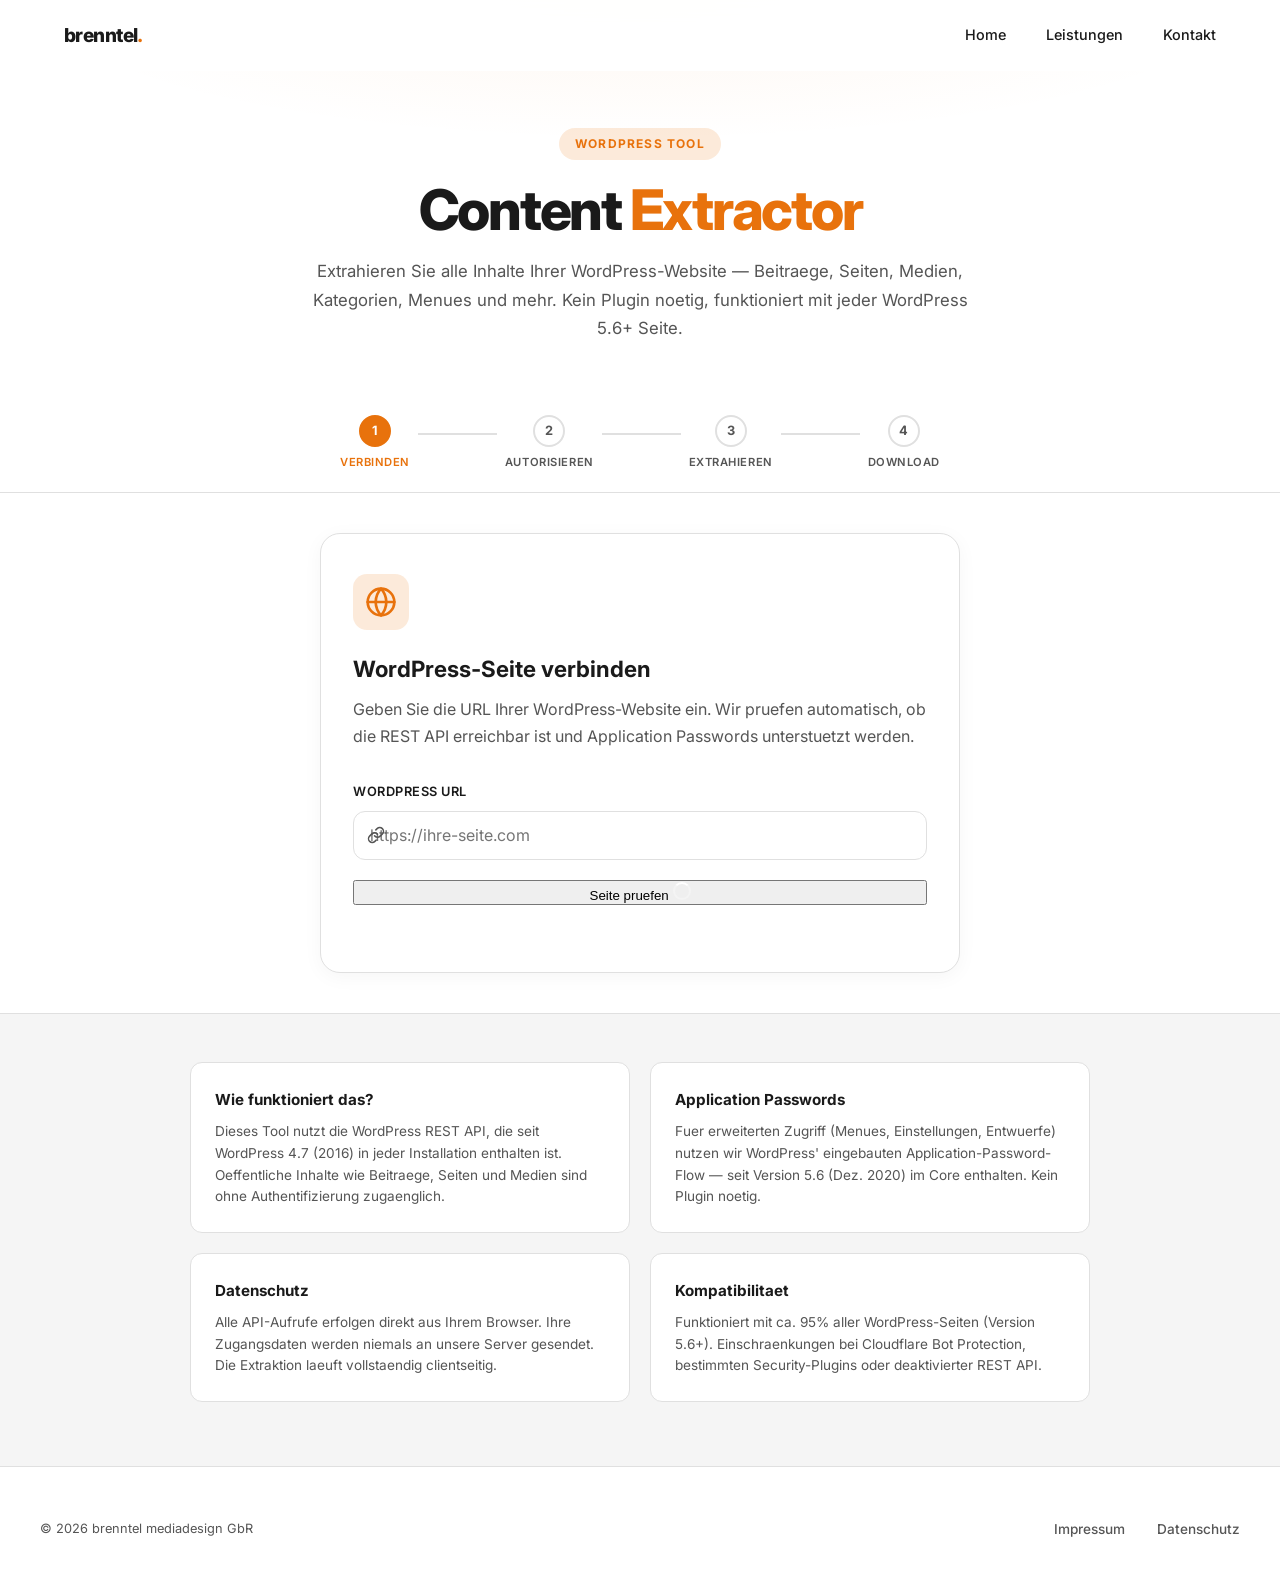
==== API/index.html @ f5483743 "Add WordPress Content Extractor tool at /API Full client-side WordPress content extraction app: - Di" ====
<!DOCTYPE html>
<html lang="de">
<head>
  <meta charset="UTF-8">
  <meta name="viewport" content="width=device-width, initial-scale=1.0">
  <title>WordPress Content Extractor — brenntel mediadesign</title>
  <meta name="description" content="Extrahieren Sie alle Inhalte Ihrer WordPress-Website: Beitraege, Seiten, Medien, Kategorien, Menues und mehr. Kein Plugin noetig.">
  <meta property="og:title" content="WordPress Content Extractor — brenntel mediadesign">
  <meta property="og:description" content="WordPress-Inhalte vollstaendig extrahieren — ohne Plugin-Installation.">
  <meta property="og:type" content="website">
  <meta property="og:url" content="https://brenntelmediadesign.com/API">
  <meta property="og:locale" content="de_DE">
  <link rel="canonical" href="https://brenntelmediadesign.com/API">
  <link rel="icon" type="image/svg+xml" href="../favicon.svg">
  <link rel="preconnect" href="https://fonts.googleapis.com">
  <link rel="preconnect" href="https://fonts.gstatic.com" crossorigin>
  <link href="https://fonts.googleapis.com/css2?family=Inter:wght@300;400;500;600;700;800&display=swap" rel="stylesheet">
  <link rel="stylesheet" href="../css/shared.css">
  <link rel="stylesheet" href="../css/api.css">
</head>
<body>

  <!-- Custom Cursor -->
  <div class="cursor-dot" aria-hidden="true"></div>
  <div class="cursor-ring" aria-hidden="true"></div>

  <!-- ======== Header ======== -->
  <header class="site-header" role="banner">
    <div class="header-inner">
      <a href="/" class="logo" aria-label="brenntel mediadesign GbR — Startseite">brenntel<span>.</span></a>
      <nav class="nav-desktop" aria-label="Hauptnavigation">
        <a href="/">Home</a>
        <a href="/#services" data-de="Leistungen" data-en="Services">Leistungen</a>
        <a href="/#contact" data-de="Kontakt" data-en="Contact">Kontakt</a>
      </nav>
      <div class="header-mobile-actions">
        <button class="hamburger" aria-label="Menue oeffnen" aria-expanded="false">
          <span></span><span></span><span></span>
        </button>
      </div>
    </div>
    <nav class="nav-mobile" aria-label="Mobile Navigation">
      <div class="nav-mobile-inner">
        <a href="/">
          <span class="nav-mobile-icon">
            <svg width="20" height="20" viewBox="0 0 24 24" fill="none" stroke="currentColor" stroke-width="2" stroke-linecap="round" stroke-linejoin="round"><path d="M3 9l9-7 9 7v11a2 2 0 0 1-2 2H5a2 2 0 0 1-2-2z"/><polyline points="9 22 9 12 15 12 15 22"/></svg>
          </span>
          <span>Home</span>
          <svg class="nav-mobile-chevron" width="16" height="16" viewBox="0 0 24 24" fill="none" stroke="currentColor" stroke-width="2.5" stroke-linecap="round" stroke-linejoin="round"><path d="M9 18l6-6-6-6"/></svg>
        </a>
        <a href="/#services">
          <span class="nav-mobile-icon">
            <svg width="20" height="20" viewBox="0 0 24 24" fill="none" stroke="currentColor" stroke-width="2" stroke-linecap="round" stroke-linejoin="round"><rect x="3" y="3" width="7" height="7" rx="1.5"/><rect x="14" y="3" width="7" height="7" rx="1.5"/><rect x="3" y="14" width="7" height="7" rx="1.5"/><rect x="14" y="14" width="7" height="7" rx="1.5"/></svg>
          </span>
          <span data-de="Leistungen" data-en="Services">Leistungen</span>
          <svg class="nav-mobile-chevron" width="16" height="16" viewBox="0 0 24 24" fill="none" stroke="currentColor" stroke-width="2.5" stroke-linecap="round" stroke-linejoin="round"><path d="M9 18l6-6-6-6"/></svg>
        </a>
        <a href="/#contact">
          <span class="nav-mobile-icon">
            <svg width="20" height="20" viewBox="0 0 24 24" fill="none" stroke="currentColor" stroke-width="2" stroke-linecap="round" stroke-linejoin="round"><rect x="2" y="4" width="20" height="16" rx="3"/><path d="M22 7l-10 7L2 7"/></svg>
          </span>
          <span data-de="Kontakt" data-en="Contact">Kontakt</span>
          <svg class="nav-mobile-chevron" width="16" height="16" viewBox="0 0 24 24" fill="none" stroke="currentColor" stroke-width="2.5" stroke-linecap="round" stroke-linejoin="round"><path d="M9 18l6-6-6-6"/></svg>
        </a>
      </div>
    </nav>
    <div class="nav-overlay" aria-hidden="true"></div>
  </header>

  <main>
    <!-- ======== Hero ======== -->
    <section class="api-hero">
      <div class="container">
        <div class="api-hero-badge">WordPress Tool</div>
        <h1>Content <span class="accent">Extractor</span></h1>
        <p class="api-hero-subtitle">Extrahieren Sie alle Inhalte Ihrer WordPress-Website — Beitraege, Seiten, Medien, Kategorien, Menues und mehr. Kein Plugin noetig, funktioniert mit jeder WordPress 5.6+ Seite.</p>
      </div>
    </section>

    <!-- ======== Steps Indicator ======== -->
    <section class="api-steps-nav">
      <div class="container">
        <div class="steps-track">
          <div class="step-item active" data-step="connect">
            <div class="step-number">1</div>
            <span class="step-label">Verbinden</span>
          </div>
          <div class="step-line"></div>
          <div class="step-item" data-step="authorize">
            <div class="step-number">2</div>
            <span class="step-label">Autorisieren</span>
          </div>
          <div class="step-line"></div>
          <div class="step-item" data-step="extract">
            <div class="step-number">3</div>
            <span class="step-label">Extrahieren</span>
          </div>
          <div class="step-line"></div>
          <div class="step-item" data-step="download">
            <div class="step-number">4</div>
            <span class="step-label">Download</span>
          </div>
        </div>
      </div>
    </section>

    <!-- ======== Step 1: Connect ======== -->
    <section class="api-panel" id="panel-connect">
      <div class="container">
        <div class="panel-card">
          <div class="panel-icon">
            <svg width="32" height="32" viewBox="0 0 24 24" fill="none" stroke="currentColor" stroke-width="2" stroke-linecap="round" stroke-linejoin="round"><circle cx="12" cy="12" r="10"/><line x1="2" y1="12" x2="22" y2="12"/><path d="M12 2a15.3 15.3 0 0 1 4 10 15.3 15.3 0 0 1-4 10 15.3 15.3 0 0 1-4-10 15.3 15.3 0 0 1 4-10z"/></svg>
          </div>
          <h2>WordPress-Seite verbinden</h2>
          <p class="panel-desc">Geben Sie die URL Ihrer WordPress-Website ein. Wir pruefen automatisch, ob die REST API erreichbar ist und Application Passwords unterstuetzt werden.</p>

          <form id="form-connect" class="api-form" novalidate>
            <div class="input-group">
              <label for="wp-url">WordPress URL</label>
              <div class="input-with-icon">
                <svg width="18" height="18" viewBox="0 0 24 24" fill="none" stroke="currentColor" stroke-width="2" stroke-linecap="round" stroke-linejoin="round"><path d="M10 13a5 5 0 0 0 7.54.54l3-3a5 5 0 0 0-7.07-7.07l-1.72 1.71"/><path d="M14 11a5 5 0 0 0-7.54-.54l-3 3a5 5 0 0 0 7.07 7.07l1.71-1.71"/></svg>
                <input type="url" id="wp-url" name="wp-url" placeholder="https://ihre-seite.com" required autocomplete="url">
              </div>
            </div>
            <button type="submit" class="btn btn-primary btn-full" id="btn-discover">
              <span class="btn-text">Seite pruefen</span>
              <span class="btn-spinner" hidden></span>
            </button>
          </form>

          <div id="discovery-result" class="discovery-result" hidden>
            <div class="discovery-success" hidden>
              <div class="result-icon result-ok">
                <svg width="20" height="20" viewBox="0 0 24 24" fill="none" stroke="currentColor" stroke-width="2.5" stroke-linecap="round" stroke-linejoin="round"><polyline points="20 6 9 17 4 12"/></svg>
              </div>
              <div class="result-info">
                <strong id="site-name"></strong>
                <span id="site-desc"></span>
                <div class="result-badges">
                  <span class="badge badge-ok" id="badge-rest">REST API</span>
                  <span class="badge" id="badge-auth">App Passwords</span>
                  <span class="badge" id="badge-version"></span>
                </div>
              </div>
            </div>
            <div class="discovery-error" hidden>
              <div class="result-icon result-err">
                <svg width="20" height="20" viewBox="0 0 24 24" fill="none" stroke="currentColor" stroke-width="2.5" stroke-linecap="round" stroke-linejoin="round"><circle cx="12" cy="12" r="10"/><line x1="15" y1="9" x2="9" y2="15"/><line x1="9" y1="9" x2="15" y2="15"/></svg>
              </div>
              <div class="result-info">
                <strong>Verbindung fehlgeschlagen</strong>
                <span id="error-message"></span>
              </div>
            </div>
          </div>

          <div id="auth-options" hidden>
            <div class="auth-choice">
              <h3>Zugriffsart waehlen</h3>
              <div class="auth-cards">
                <button class="auth-card" id="auth-public">
                  <div class="auth-card-icon">
                    <svg width="24" height="24" viewBox="0 0 24 24" fill="none" stroke="currentColor" stroke-width="2" stroke-linecap="round" stroke-linejoin="round"><rect x="3" y="11" width="18" height="11" rx="2" ry="2"/><path d="M7 11V7a5 5 0 0 1 9.9-1"/></svg>
                  </div>
                  <strong>Oeffentliche Inhalte</strong>
                  <span>Beitraege, Seiten, Medien, Kategorien, Tags — ohne Anmeldung</span>
                </button>
                <button class="auth-card" id="auth-full">
                  <div class="auth-card-icon">
                    <svg width="24" height="24" viewBox="0 0 24 24" fill="none" stroke="currentColor" stroke-width="2" stroke-linecap="round" stroke-linejoin="round"><rect x="3" y="11" width="18" height="11" rx="2" ry="2"/><path d="M7 11V7a5 5 0 0 1 10 0v4"/></svg>
                  </div>
                  <strong>Alle Inhalte</strong>
                  <span>Zusaetzlich: Menues, Widgets, Einstellungen, Entwuerfe — erfordert Autorisierung</span>
                  <span class="auth-card-badge">Empfohlen</span>
                </button>
              </div>
            </div>
          </div>
        </div>
      </div>
    </section>

    <!-- ======== Step 2: Authorize ======== -->
    <section class="api-panel" id="panel-authorize" hidden>
      <div class="container">
        <div class="panel-card">
          <div class="panel-icon">
            <svg width="32" height="32" viewBox="0 0 24 24" fill="none" stroke="currentColor" stroke-width="2" stroke-linecap="round" stroke-linejoin="round"><path d="M12 22s8-4 8-10V5l-8-3-8 3v7c0 6 8 10 8 10z"/></svg>
          </div>
          <h2>WordPress autorisieren</h2>
          <p class="panel-desc">Sie werden zu Ihrer WordPress-Seite weitergeleitet, um ein Application Password zu erstellen. Dies erlaubt uns Lesezugriff auf alle Inhalte.</p>

          <div class="auth-info-box">
            <h4>Sicherheitshinweis</h4>
            <ul>
              <li>Erstellen Sie idealerweise einen <strong>Redakteur-Account</strong> fuer den Zugriff</li>
              <li>Application Passwords koennen jederzeit in Ihrem WordPress-Profil widerrufen werden</li>
              <li>Ihre Zugangsdaten werden nur in Ihrem Browser gespeichert (Session Storage)</li>
              <li>Wir speichern keine Passwoerter auf unseren Servern</li>
            </ul>
          </div>

          <button class="btn btn-primary btn-full" id="btn-authorize">
            <svg width="18" height="18" viewBox="0 0 24 24" fill="none" stroke="currentColor" stroke-width="2" stroke-linecap="round" stroke-linejoin="round"><path d="M15 3h4a2 2 0 0 1 2 2v14a2 2 0 0 1-2 2h-4"/><polyline points="10 17 15 12 10 7"/><line x1="15" y1="12" x2="3" y2="12"/></svg>
            Zu WordPress weiterleiten
          </button>
          <button class="btn btn-outline btn-full" id="btn-manual-auth" style="margin-top: 0.75rem;">
            Oder: Zugangsdaten manuell eingeben
          </button>

          <div id="manual-auth-form" hidden style="margin-top: 1.5rem;">
            <div class="input-group">
              <label for="manual-user">WordPress Benutzername</label>
              <input type="text" id="manual-user" placeholder="benutzername" autocomplete="username">
            </div>
            <div class="input-group">
              <label for="manual-pass">Application Password</label>
              <input type="password" id="manual-pass" placeholder="xxxx xxxx xxxx xxxx xxxx xxxx" autocomplete="current-password">
            </div>
            <button class="btn btn-primary btn-full" id="btn-manual-submit">Verbinden</button>
          </div>
        </div>
      </div>
    </section>

    <!-- ======== Step 3: Extract ======== -->
    <section class="api-panel" id="panel-extract" hidden>
      <div class="container">
        <div class="panel-card">
          <div class="panel-icon">
            <svg width="32" height="32" viewBox="0 0 24 24" fill="none" stroke="currentColor" stroke-width="2" stroke-linecap="round" stroke-linejoin="round"><polyline points="8 17 12 21 16 17"/><line x1="12" y1="12" x2="12" y2="21"/><path d="M20.88 18.09A5 5 0 0 0 18 9h-1.26A8 8 0 1 0 3 16.29"/></svg>
          </div>
          <h2>Inhalte extrahieren</h2>
          <p class="panel-desc">Waehlen Sie die Inhaltstypen, die extrahiert werden sollen.</p>

          <div class="connected-site" id="connected-site">
            <span class="connected-dot"></span>
            <span>Verbunden mit: <strong id="connected-name"></strong></span>
            <button class="btn-disconnect" id="btn-disconnect" title="Verbindung trennen">
              <svg width="16" height="16" viewBox="0 0 24 24" fill="none" stroke="currentColor" stroke-width="2" stroke-linecap="round" stroke-linejoin="round"><line x1="18" y1="6" x2="6" y2="18"/><line x1="6" y1="6" x2="18" y2="18"/></svg>
            </button>
          </div>

          <div class="content-types" id="content-types">
            <label class="content-type-card">
              <input type="checkbox" name="extract" value="posts" checked>
              <div class="ct-inner">
                <svg width="20" height="20" viewBox="0 0 24 24" fill="none" stroke="currentColor" stroke-width="2" stroke-linecap="round" stroke-linejoin="round"><path d="M14 2H6a2 2 0 0 0-2 2v16a2 2 0 0 0 2 2h12a2 2 0 0 0 2-2V8z"/><polyline points="14 2 14 8 20 8"/><line x1="16" y1="13" x2="8" y2="13"/><line x1="16" y1="17" x2="8" y2="17"/></svg>
                <strong>Beitraege</strong>
                <span class="ct-count" data-type="posts"></span>
              </div>
            </label>
            <label class="content-type-card">
              <input type="checkbox" name="extract" value="pages" checked>
              <div class="ct-inner">
                <svg width="20" height="20" viewBox="0 0 24 24" fill="none" stroke="currentColor" stroke-width="2" stroke-linecap="round" stroke-linejoin="round"><path d="M13 2H6a2 2 0 0 0-2 2v16a2 2 0 0 0 2 2h12a2 2 0 0 0 2-2V9z"/><polyline points="13 2 13 9 20 9"/></svg>
                <strong>Seiten</strong>
                <span class="ct-count" data-type="pages"></span>
              </div>
            </label>
            <label class="content-type-card">
              <input type="checkbox" name="extract" value="media" checked>
              <div class="ct-inner">
                <svg width="20" height="20" viewBox="0 0 24 24" fill="none" stroke="currentColor" stroke-width="2" stroke-linecap="round" stroke-linejoin="round"><rect x="3" y="3" width="18" height="18" rx="2" ry="2"/><circle cx="8.5" cy="8.5" r="1.5"/><polyline points="21 15 16 10 5 21"/></svg>
                <strong>Medien</strong>
                <span class="ct-count" data-type="media"></span>
              </div>
            </label>
            <label class="content-type-card">
              <input type="checkbox" name="extract" value="categories" checked>
              <div class="ct-inner">
                <svg width="20" height="20" viewBox="0 0 24 24" fill="none" stroke="currentColor" stroke-width="2" stroke-linecap="round" stroke-linejoin="round"><path d="M22 19a2 2 0 0 1-2 2H4a2 2 0 0 1-2-2V5a2 2 0 0 1 2-2h5l2 3h9a2 2 0 0 1 2 2z"/></svg>
                <strong>Kategorien</strong>
                <span class="ct-count" data-type="categories"></span>
              </div>
            </label>
            <label class="content-type-card">
              <input type="checkbox" name="extract" value="tags" checked>
              <div class="ct-inner">
                <svg width="20" height="20" viewBox="0 0 24 24" fill="none" stroke="currentColor" stroke-width="2" stroke-linecap="round" stroke-linejoin="round"><path d="M20.59 13.41l-7.17 7.17a2 2 0 0 1-2.83 0L2 12V2h10l8.59 8.59a2 2 0 0 1 0 2.82z"/><line x1="7" y1="7" x2="7.01" y2="7"/></svg>
                <strong>Tags</strong>
                <span class="ct-count" data-type="tags"></span>
              </div>
            </label>
            <label class="content-type-card">
              <input type="checkbox" name="extract" value="users" checked>
              <div class="ct-inner">
                <svg width="20" height="20" viewBox="0 0 24 24" fill="none" stroke="currentColor" stroke-width="2" stroke-linecap="round" stroke-linejoin="round"><path d="M17 21v-2a4 4 0 0 0-4-4H5a4 4 0 0 0-4 4v2"/><circle cx="9" cy="7" r="4"/></svg>
                <strong>Autoren</strong>
                <span class="ct-count" data-type="users"></span>
              </div>
            </label>
            <label class="content-type-card">
              <input type="checkbox" name="extract" value="comments">
              <div class="ct-inner">
                <svg width="20" height="20" viewBox="0 0 24 24" fill="none" stroke="currentColor" stroke-width="2" stroke-linecap="round" stroke-linejoin="round"><path d="M21 15a2 2 0 0 1-2 2H7l-4 4V5a2 2 0 0 1 2-2h14a2 2 0 0 1 2 2z"/></svg>
                <strong>Kommentare</strong>
                <span class="ct-count" data-type="comments"></span>
              </div>
            </label>
            <label class="content-type-card ct-auth-required" id="ct-menus">
              <input type="checkbox" name="extract" value="menus">
              <div class="ct-inner">
                <svg width="20" height="20" viewBox="0 0 24 24" fill="none" stroke="currentColor" stroke-width="2" stroke-linecap="round" stroke-linejoin="round"><line x1="3" y1="12" x2="21" y2="12"/><line x1="3" y1="6" x2="21" y2="6"/><line x1="3" y1="18" x2="21" y2="18"/></svg>
                <strong>Menues</strong>
                <span class="ct-badge-auth">Auth</span>
                <span class="ct-count" data-type="menus"></span>
              </div>
            </label>
            <label class="content-type-card ct-auth-required" id="ct-settings">
              <input type="checkbox" name="extract" value="settings">
              <div class="ct-inner">
                <svg width="20" height="20" viewBox="0 0 24 24" fill="none" stroke="currentColor" stroke-width="2" stroke-linecap="round" stroke-linejoin="round"><circle cx="12" cy="12" r="3"/><path d="M19.4 15a1.65 1.65 0 0 0 .33 1.82l.06.06a2 2 0 0 1 0 2.83 2 2 0 0 1-2.83 0l-.06-.06a1.65 1.65 0 0 0-1.82-.33 1.65 1.65 0 0 0-1 1.51V21a2 2 0 0 1-2 2 2 2 0 0 1-2-2v-.09A1.65 1.65 0 0 0 9 19.4a1.65 1.65 0 0 0-1.82.33l-.06.06a2 2 0 0 1-2.83 0 2 2 0 0 1 0-2.83l.06-.06A1.65 1.65 0 0 0 4.68 15a1.65 1.65 0 0 0-1.51-1H3a2 2 0 0 1-2-2 2 2 0 0 1 2-2h.09A1.65 1.65 0 0 0 4.6 9a1.65 1.65 0 0 0-.33-1.82l-.06-.06a2 2 0 0 1 0-2.83 2 2 0 0 1 2.83 0l.06.06A1.65 1.65 0 0 0 9 4.68a1.65 1.65 0 0 0 1-1.51V3a2 2 0 0 1 2-2 2 2 0 0 1 2 2v.09a1.65 1.65 0 0 0 1 1.51 1.65 1.65 0 0 0 1.82-.33l.06-.06a2 2 0 0 1 2.83 0 2 2 0 0 1 0 2.83l-.06.06A1.65 1.65 0 0 0 19.4 9a1.65 1.65 0 0 0 1.51 1H21a2 2 0 0 1 2 2 2 2 0 0 1-2 2h-.09a1.65 1.65 0 0 0-1.51 1z"/></svg>
                <strong>Einstellungen</strong>
                <span class="ct-badge-auth">Auth</span>
                <span class="ct-count" data-type="settings"></span>
              </div>
            </label>
          </div>

          <div class="extract-options">
            <label class="option-toggle">
              <input type="checkbox" id="opt-embed" checked>
              <span>Verknuepfte Ressourcen einbetten (<code>_embed</code>)</span>
            </label>
            <label class="option-toggle">
              <input type="checkbox" id="opt-media-download">
              <span>Mediendateien herunterladen (kann lange dauern)</span>
            </label>
          </div>

          <button class="btn btn-primary btn-full" id="btn-extract">
            <svg width="18" height="18" viewBox="0 0 24 24" fill="none" stroke="currentColor" stroke-width="2" stroke-linecap="round" stroke-linejoin="round"><polyline points="8 17 12 21 16 17"/><line x1="12" y1="12" x2="12" y2="21"/><path d="M20.88 18.09A5 5 0 0 0 18 9h-1.26A8 8 0 1 0 3 16.29"/></svg>
            Extraktion starten
          </button>
        </div>
      </div>
    </section>

    <!-- ======== Step 4: Progress ======== -->
    <section class="api-panel" id="panel-progress" hidden>
      <div class="container">
        <div class="panel-card">
          <div class="panel-icon">
            <svg width="32" height="32" viewBox="0 0 24 24" fill="none" stroke="currentColor" stroke-width="2" stroke-linecap="round" stroke-linejoin="round"><line x1="12" y1="2" x2="12" y2="6"/><line x1="12" y1="18" x2="12" y2="22"/><line x1="4.93" y1="4.93" x2="7.76" y2="7.76"/><line x1="16.24" y1="16.24" x2="19.07" y2="19.07"/><line x1="2" y1="12" x2="6" y2="12"/><line x1="18" y1="12" x2="22" y2="12"/><line x1="4.93" y1="19.07" x2="7.76" y2="16.24"/><line x1="16.24" y1="7.76" x2="19.07" y2="4.93"/></svg>
          </div>
          <h2>Extraktion laeuft...</h2>
          <p class="panel-desc" id="progress-status">Inhalte werden extrahiert. Bitte lassen Sie diesen Tab geoeffnet.</p>

          <div class="progress-overall">
            <div class="progress-bar-outer">
              <div class="progress-bar-inner" id="progress-bar" style="width: 0%"></div>
            </div>
            <span class="progress-pct" id="progress-pct">0%</span>
          </div>

          <div class="progress-details" id="progress-details"></div>

          <div class="progress-log" id="progress-log"></div>
        </div>
      </div>
    </section>

    <!-- ======== Step 5: Download ======== -->
    <section class="api-panel" id="panel-download" hidden>
      <div class="container">
        <div class="panel-card">
          <div class="panel-icon panel-icon-success">
            <svg width="32" height="32" viewBox="0 0 24 24" fill="none" stroke="currentColor" stroke-width="2.5" stroke-linecap="round" stroke-linejoin="round"><polyline points="20 6 9 17 4 12"/></svg>
          </div>
          <h2>Extraktion abgeschlossen</h2>
          <p class="panel-desc" id="download-summary"></p>

          <div class="download-stats" id="download-stats"></div>

          <div class="download-actions">
            <button class="btn btn-primary btn-full" id="btn-download-zip">
              <svg width="18" height="18" viewBox="0 0 24 24" fill="none" stroke="currentColor" stroke-width="2" stroke-linecap="round" stroke-linejoin="round"><path d="M21 15v4a2 2 0 0 1-2 2H5a2 2 0 0 1-2-2v-4"/><polyline points="7 10 12 15 17 10"/><line x1="12" y1="15" x2="12" y2="3"/></svg>
              Alle Daten als ZIP herunterladen
            </button>
            <button class="btn btn-outline btn-full" id="btn-download-json" style="margin-top: 0.75rem;">
              Einzelne JSON-Dateien herunterladen
            </button>
          </div>

          <div id="individual-downloads" hidden style="margin-top: 1.5rem;">
            <div class="download-list" id="download-list"></div>
          </div>

          <button class="btn btn-outline btn-full" id="btn-new-extraction" style="margin-top: 1.5rem;">
            Neue Extraktion starten
          </button>
        </div>
      </div>
    </section>

    <!-- ======== Info Section ======== -->
    <section class="api-info">
      <div class="container">
        <div class="info-grid">
          <div class="info-card">
            <h3>Wie funktioniert das?</h3>
            <p>Dieses Tool nutzt die WordPress REST API, die seit WordPress 4.7 (2016) in jeder Installation enthalten ist. Oeffentliche Inhalte wie Beitraege, Seiten und Medien sind ohne Authentifizierung zugaenglich.</p>
          </div>
          <div class="info-card">
            <h3>Application Passwords</h3>
            <p>Fuer erweiterten Zugriff (Menues, Einstellungen, Entwuerfe) nutzen wir WordPress' eingebauten Application-Password-Flow — seit Version 5.6 (Dez. 2020) im Core enthalten. Kein Plugin noetig.</p>
          </div>
          <div class="info-card">
            <h3>Datenschutz</h3>
            <p>Alle API-Aufrufe erfolgen direkt aus Ihrem Browser. Ihre Zugangsdaten werden niemals an unsere Server gesendet. Die Extraktion laeuft vollstaendig clientseitig.</p>
          </div>
          <div class="info-card">
            <h3>Kompatibilitaet</h3>
            <p>Funktioniert mit ca. 95% aller WordPress-Seiten (Version 5.6+). Einschraenkungen bei Cloudflare Bot Protection, bestimmten Security-Plugins oder deaktivierter REST API.</p>
          </div>
        </div>
      </div>
    </section>
  </main>

  <!-- ======== Footer ======== -->
  <footer class="site-footer" role="contentinfo">
    <div class="footer-inner">
      <p class="footer-copy">&copy; <span id="year"></span> brenntel mediadesign GbR</p>
      <div class="footer-links">
        <a href="/impressum.html">Impressum</a>
        <a href="/datenschutz.html">Datenschutz</a>
      </div>
    </div>
  </footer>

  <script src="../js/shared.js"></script>
  <script src="../js/api.js"></script>
</body>
</html>
---- css/shared.css ----
/* ========================================
   CSS Custom Properties
   ======================================== */
:root {
  --color-bg: #ffffff;
  --color-bg-alt: #f5f5f5;
  --color-text: #1a1a1a;
  --color-text-light: #555555;
  --color-accent: #e8720c;
  --color-accent-hover: #d06000;
  --color-accent-glow: rgba(232, 114, 12, 0.15);
  --color-border: #e0e0e0;
  --font-family: 'Inter', -apple-system, BlinkMacSystemFont, 'Segoe UI', sans-serif;
  --max-width: 1200px;
  --section-padding: 6rem 1.5rem;
  --radius: 12px;
  --radius-lg: 20px;
  --transition: 0.3s ease;
  --transition-slow: 0.6s cubic-bezier(0.4, 0, 0.2, 1);
}

/* ========================================
   Reset & Base (Mobile-first)
   ======================================== */
*, *::before, *::after {
  margin: 0;
  padding: 0;
  box-sizing: border-box;
}

html {
  scroll-behavior: smooth;
  -webkit-text-size-adjust: 100%;
}

body {
  font-family: var(--font-family);
  color: var(--color-text);
  background: var(--color-bg);
  line-height: 1.7;
  font-size: 1rem;
  overflow-x: hidden;
}

img {
  max-width: 100%;
  height: auto;
  display: block;
}

a {
  color: var(--color-accent);
  text-decoration: none;
  transition: color var(--transition);
}

a:hover {
  color: var(--color-accent-hover);
}

a:focus-visible,
button:focus-visible,
input:focus-visible,
textarea:focus-visible,
select:focus-visible {
  outline: 2px solid var(--color-accent);
  outline-offset: 2px;
}

/* ========================================
   Utility
   ======================================== */
.container {
  width: 100%;
  max-width: var(--max-width);
  margin: 0 auto;
  padding: 0 1.5rem;
}

.sr-only {
  position: absolute;
  width: 1px;
  height: 1px;
  padding: 0;
  margin: -1px;
  overflow: hidden;
  clip: rect(0, 0, 0, 0);
  white-space: nowrap;
  border: 0;
}

/* ========================================
   Header / Navigation
   ======================================== */
.site-header {
  position: fixed;
  top: 0;
  left: 0;
  right: 0;
  z-index: 1000;
  background: rgba(255, 255, 255, 0.92);
  backdrop-filter: blur(16px);
  -webkit-backdrop-filter: blur(16px);
  border-bottom: 1px solid transparent;
  transition: border-color var(--transition), box-shadow var(--transition);
}

.site-header.scrolled {
  border-bottom-color: var(--color-border);
  box-shadow: 0 4px 30px rgba(0, 0, 0, 0.04);
}

.header-inner {
  display: flex;
  align-items: center;
  justify-content: space-between;
  height: 70px;
  max-width: var(--max-width);
  margin: 0 auto;
  padding: 0 1.5rem;
}

.logo {
  font-size: 1.2rem;
  font-weight: 800;
  color: var(--color-text);
  letter-spacing: -0.03em;
}

.logo span {
  color: var(--color-accent);
}

/* Desktop Nav */
.nav-desktop {
  display: none;
  align-items: center;
  gap: 2.5rem;
}

.nav-desktop a {
  color: var(--color-text);
  font-size: 0.9rem;
  font-weight: 500;
  position: relative;
  padding: 0.25rem 0;
  min-height: 44px;
  display: inline-flex;
  align-items: center;
}

.nav-desktop a::after {
  content: '';
  position: absolute;
  bottom: 0;
  left: 50%;
  width: 0;
  height: 2px;
  background: var(--color-accent);
  transition: width 0.4s cubic-bezier(0.4, 0, 0.2, 1), left 0.4s cubic-bezier(0.4, 0, 0.2, 1);
}

.nav-desktop a:hover::after,
.nav-desktop a:focus::after {
  width: 100%;
  left: 0;
}

.nav-desktop a:hover {
  color: var(--color-accent);
}

/* Language Toggle */
.lang-toggle {
  display: inline-flex;
  align-items: center;
  gap: 0;
  border: 1.5px solid var(--color-border);
  border-radius: 24px;
  overflow: hidden;
  font-size: 0.8rem;
  font-weight: 600;
  transition: border-color var(--transition);
}

.lang-toggle:hover {
  border-color: var(--color-accent);
}

.lang-toggle button {
  background: none;
  border: none;
  padding: 0.4rem 0.8rem;
  cursor: pointer;
  font-family: var(--font-family);
  font-size: 0.8rem;
  font-weight: 600;
  color: var(--color-text-light);
  transition: background var(--transition), color var(--transition);
  min-width: 44px;
  min-height: 44px;
  display: inline-flex;
  align-items: center;
  justify-content: center;
}

.lang-toggle button.active {
  background: var(--color-accent);
  color: #fff;
}

.lang-toggle button:hover:not(.active) {
  background: var(--color-bg-alt);
}

/* Mobile Header Actions (lang toggle + hamburger) */
.header-mobile-actions {
  display: flex;
  align-items: center;
  gap: 0.75rem;
}

/* Hamburger */
.hamburger {
  display: flex;
  flex-direction: column;
  justify-content: center;
  align-items: center;
  gap: 5px;
  width: 44px;
  height: 44px;
  background: none;
  border: none;
  cursor: pointer;
  z-index: 1001;
  padding: 0;
}

.hamburger span {
  display: block;
  width: 22px;
  height: 2px;
  background: var(--color-text);
  transition: transform 0.4s cubic-bezier(0.4, 0, 0.2, 1), opacity 0.3s ease;
  transform-origin: center;
}

.hamburger.open span:nth-child(1) {
  transform: translateY(7px) rotate(45deg);
}

.hamburger.open span:nth-child(2) {
  opacity: 0;
  transform: scaleX(0);
}

.hamburger.open span:nth-child(3) {
  transform: translateY(-7px) rotate(-45deg);
}

/* Mobile Nav Panel — full-width dropdown */
.nav-mobile {
  position: fixed;
  top: 70px;
  left: 0;
  right: 0;
  background: #ffffff;
  z-index: 999;
  max-height: 0;
  overflow: hidden;
  transition: max-height 0.4s cubic-bezier(0.4, 0, 0.2, 1),
              box-shadow 0.4s ease;
  box-shadow: none;
}

.nav-mobile.open {
  max-height: 400px;
  box-shadow: 0 12px 40px rgba(0, 0, 0, 0.12);
}

.nav-mobile-inner {
  display: flex;
  flex-direction: column;
  gap: 0.625rem;
  padding: 1rem 1rem 1.25rem;
}

.nav-mobile a {
  display: flex !important;
  align-items: center !important;
  gap: 0.875rem;
  padding: 0.875rem 1rem;
  font-size: 1rem;
  font-weight: 600;
  color: #1a1a1a !important;
  text-decoration: none !important;
  background: #f3f3f3;
  border: none !important;
  border-radius: 14px;
  min-height: 56px;
  transition: background 0.2s ease, transform 0.15s ease;
}

.nav-mobile a:hover,
.nav-mobile a:active {
  background: rgba(232, 114, 12, 0.12) !important;
  color: #e8720c !important;
}

.nav-mobile a:active {
  transform: scale(0.97);
}

.nav-mobile-icon {
  display: flex !important;
  align-items: center !important;
  justify-content: center !important;
  width: 42px !important;
  height: 42px !important;
  min-width: 42px;
  border-radius: 12px;
  background: #e8720c !important;
  color: #ffffff !important;
  flex-shrink: 0;
}

.nav-mobile-icon svg {
  width: 20px;
  height: 20px;
  stroke: #ffffff !important;
  fill: none;
}

.nav-mobile a > span:not(.nav-mobile-icon) {
  flex: 1;
}

.nav-mobile-chevron {
  margin-left: auto;
  opacity: 0.3;
  flex-shrink: 0;
  stroke: currentColor;
}

.nav-overlay {
  position: fixed;
  inset: 0;
  background: rgba(0, 0, 0, 0.3);
  z-index: 998;
  opacity: 0;
  visibility: hidden;
  transition: opacity 0.4s ease, visibility 0.4s ease;
}

.nav-overlay.open {
  opacity: 1;
  visibility: visible;
}

/* ========================================
   Footer
   ======================================== */
.site-footer {
  background: var(--color-bg);
  border-top: 1px solid var(--color-border);
  padding: 2.5rem 1.5rem;
  text-align: center;
}

.footer-inner {
  max-width: var(--max-width);
  margin: 0 auto;
  display: flex;
  flex-direction: column;
  align-items: center;
  gap: 1rem;
}

.footer-links {
  display: flex;
  gap: 2rem;
  flex-wrap: wrap;
  justify-content: center;
}

.footer-links a {
  color: var(--color-text-light);
  font-size: 0.85rem;
  position: relative;
  min-height: 44px;
  display: inline-flex;
  align-items: center;
  font-weight: 500;
}

.footer-links a::after {
  content: '';
  position: absolute;
  bottom: 8px;
  left: 0;
  width: 0;
  height: 1.5px;
  background: var(--color-accent);
  transition: width 0.4s cubic-bezier(0.4, 0, 0.2, 1);
}

.footer-links a:hover::after {
  width: 100%;
}

.footer-links a:hover {
  color: var(--color-accent);
}

.footer-copy {
  font-size: 0.8rem;
  color: var(--color-text-light);
}

/* ========================================
   Reduced Motion
   ======================================== */
@media (prefers-reduced-motion: reduce) {
  html { scroll-behavior: auto; }
}

/* ========================================
   Responsive: Mobile (< 768px)
   ======================================== */
@media (max-width: 767px) {
  :root {
    --section-padding: 3.5rem 1.25rem;
  }

  /* Compact language toggle on mobile */
  .header-mobile-actions .lang-toggle {
    border-radius: 18px;
    font-size: 0.7rem;
  }

  .header-mobile-actions .lang-toggle button {
    padding: 0.3rem 0.6rem;
    font-size: 0.7rem;
    min-width: 34px;
    min-height: 34px;
  }

  .footer-links {
    gap: 1rem;
  }

  .footer-copy {
    font-size: 0.85rem;
  }
}

/* ========================================
   Responsive: Tablet+ (768px+)
   ======================================== */
@media (min-width: 768px) {
  .footer-inner {
    flex-direction: row;
    justify-content: space-between;
  }
}

@media (min-width: 1024px) {
  .header-mobile-actions {
    display: none;
  }

  .nav-desktop {
    display: flex;
  }
}
---- css/api.css ----
/* ========================================
   API Page — Hero
   ======================================== */
.api-hero {
  padding: 8rem 1.5rem 3rem;
  text-align: center;
  position: relative;
  background:
    radial-gradient(ellipse 80% 60% at 50% 0%, rgba(232, 114, 12, 0.06) 0%, transparent 60%);
}

.api-hero-badge {
  display: inline-block;
  padding: 0.35rem 1rem;
  font-size: 0.75rem;
  font-weight: 700;
  text-transform: uppercase;
  letter-spacing: 0.1em;
  color: var(--color-accent);
  background: var(--color-accent-glow);
  border-radius: 20px;
  margin-bottom: 1.25rem;
}

.api-hero h1 {
  font-size: clamp(2rem, 5vw, 3.5rem);
  font-weight: 800;
  letter-spacing: -0.04em;
  line-height: 1.1;
  margin-bottom: 1rem;
}

.api-hero h1 .accent {
  color: var(--color-accent);
}

.api-hero-subtitle {
  color: var(--color-text-light);
  max-width: 680px;
  margin: 0 auto;
  font-size: 1.05rem;
  line-height: 1.7;
}

/* ========================================
   Steps Navigation
   ======================================== */
.api-steps-nav {
  padding: 1.5rem 1.5rem 0;
  position: sticky;
  top: 70px;
  z-index: 100;
  background: rgba(255, 255, 255, 0.95);
  backdrop-filter: blur(12px);
  -webkit-backdrop-filter: blur(12px);
  border-bottom: 1px solid var(--color-border);
}

.steps-track {
  display: flex;
  align-items: center;
  justify-content: center;
  gap: 0;
  max-width: 600px;
  margin: 0 auto;
  padding-bottom: 1.25rem;
}

.step-item {
  display: flex;
  flex-direction: column;
  align-items: center;
  gap: 0.4rem;
  flex-shrink: 0;
}

.step-number {
  width: 32px;
  height: 32px;
  border-radius: 50%;
  border: 2px solid var(--color-border);
  display: flex;
  align-items: center;
  justify-content: center;
  font-size: 0.8rem;
  font-weight: 700;
  color: var(--color-text-light);
  background: var(--color-bg);
  transition: all var(--transition);
}

.step-item.active .step-number {
  border-color: var(--color-accent);
  background: var(--color-accent);
  color: #fff;
}

.step-item.done .step-number {
  border-color: #28c840;
  background: #28c840;
  color: #fff;
}

.step-label {
  font-size: 0.7rem;
  font-weight: 600;
  text-transform: uppercase;
  letter-spacing: 0.05em;
  color: var(--color-text-light);
  transition: color var(--transition);
}

.step-item.active .step-label {
  color: var(--color-accent);
}

.step-item.done .step-label {
  color: #28c840;
}

.step-line {
  flex: 1;
  height: 2px;
  background: var(--color-border);
  margin: 0 0.5rem;
  margin-bottom: 1.2rem;
  max-width: 80px;
  transition: background var(--transition);
}

.step-line.done {
  background: #28c840;
}

/* ========================================
   Panels
   ======================================== */
.api-panel {
  padding: 2.5rem 1.5rem;
}

.panel-card {
  max-width: 640px;
  margin: 0 auto;
  background: var(--color-bg);
  border: 1px solid var(--color-border);
  border-radius: var(--radius-lg);
  padding: 2.5rem 2rem;
  box-shadow: 0 4px 20px rgba(0, 0, 0, 0.04);
}

.panel-icon {
  width: 56px;
  height: 56px;
  border-radius: 14px;
  background: var(--color-accent-glow);
  color: var(--color-accent);
  display: flex;
  align-items: center;
  justify-content: center;
  margin-bottom: 1.25rem;
}

.panel-icon-success {
  background: rgba(40, 200, 64, 0.12);
  color: #28c840;
}

.panel-card h2 {
  font-size: 1.4rem;
  font-weight: 700;
  margin-bottom: 0.5rem;
}

.panel-desc {
  color: var(--color-text-light);
  margin-bottom: 2rem;
  line-height: 1.65;
}

/* ========================================
   Forms & Inputs
   ======================================== */
.api-form {
  margin-bottom: 1.5rem;
}

.input-group {
  margin-bottom: 1.25rem;
}

.input-group label {
  display: block;
  font-size: 0.8rem;
  font-weight: 600;
  text-transform: uppercase;
  letter-spacing: 0.04em;
  margin-bottom: 0.5rem;
  color: var(--color-text);
}

.input-with-icon {
  position: relative;
}

.input-with-icon svg {
  position: absolute;
  left: 0.9rem;
  top: 50%;
  transform: translateY(-50%);
  color: var(--color-text-light);
  pointer-events: none;
}

.input-with-icon input {
  padding-left: 2.8rem;
}

.input-group input,
#manual-auth-form input {
  width: 100%;
  padding: 0.85rem 1rem;
  font-family: var(--font-family);
  font-size: 1rem;
  border: 1.5px solid var(--color-border);
  border-radius: var(--radius);
  background: var(--color-bg);
  color: var(--color-text);
  transition: border-color 0.4s ease, box-shadow 0.4s ease;
  min-height: 44px;
}

.input-group input:focus,
#manual-auth-form input:focus {
  border-color: var(--color-accent);
  box-shadow: 0 0 0 4px var(--color-accent-glow);
  outline: none;
}

.btn-full {
  width: 100%;
}

/* Button spinner */
.btn-spinner {
  display: inline-block;
  width: 18px;
  height: 18px;
  border: 2px solid rgba(255, 255, 255, 0.3);
  border-top-color: #fff;
  border-radius: 50%;
  animation: spin 0.6s linear infinite;
}

@keyframes spin {
  to { transform: rotate(360deg); }
}

/* ========================================
   Discovery Result
   ======================================== */
.discovery-result {
  margin-top: 1.5rem;
  padding: 1rem;
  border-radius: var(--radius);
  border: 1px solid var(--color-border);
}

.discovery-success,
.discovery-error {
  display: flex;
  align-items: flex-start;
  gap: 0.75rem;
}

.result-icon {
  width: 36px;
  height: 36px;
  min-width: 36px;
  border-radius: 50%;
  display: flex;
  align-items: center;
  justify-content: center;
}

.result-ok {
  background: rgba(40, 200, 64, 0.12);
  color: #28c840;
}

.result-err {
  background: rgba(220, 38, 38, 0.12);
  color: #dc2626;
}

.result-info {
  flex: 1;
}

.result-info strong {
  display: block;
  font-size: 0.95rem;
}

.result-info span {
  display: block;
  font-size: 0.85rem;
  color: var(--color-text-light);
  margin-top: 0.15rem;
}

.result-badges {
  display: flex;
  flex-wrap: wrap;
  gap: 0.4rem;
  margin-top: 0.6rem;
}

.badge {
  padding: 0.2rem 0.6rem;
  font-size: 0.7rem;
  font-weight: 600;
  border-radius: 12px;
  background: var(--color-bg-alt);
  color: var(--color-text-light);
  border: 1px solid var(--color-border);
}

.badge-ok {
  background: rgba(40, 200, 64, 0.1);
  color: #16a34a;
  border-color: rgba(40, 200, 64, 0.3);
}

.badge-warn {
  background: rgba(234, 179, 8, 0.1);
  color: #a16207;
  border-color: rgba(234, 179, 8, 0.3);
}

/* ========================================
   Auth Choice Cards
   ======================================== */
.auth-choice {
  margin-top: 2rem;
}

.auth-choice h3 {
  font-size: 1rem;
  font-weight: 600;
  margin-bottom: 1rem;
}

.auth-cards {
  display: grid;
  grid-template-columns: 1fr 1fr;
  gap: 0.75rem;
}

.auth-card {
  background: var(--color-bg);
  border: 1.5px solid var(--color-border);
  border-radius: var(--radius);
  padding: 1.25rem;
  text-align: left;
  cursor: pointer;
  transition: all var(--transition);
  position: relative;
  font-family: var(--font-family);
}

.auth-card:hover {
  border-color: var(--color-accent);
  box-shadow: 0 4px 16px rgba(0, 0, 0, 0.06);
}

.auth-card-icon {
  color: var(--color-accent);
  margin-bottom: 0.75rem;
}

.auth-card strong {
  display: block;
  font-size: 0.9rem;
  margin-bottom: 0.3rem;
}

.auth-card span {
  display: block;
  font-size: 0.8rem;
  color: var(--color-text-light);
  line-height: 1.5;
}

.auth-card-badge {
  position: absolute;
  top: -8px;
  right: 12px;
  padding: 0.15rem 0.6rem;
  font-size: 0.65rem;
  font-weight: 700;
  text-transform: uppercase;
  background: var(--color-accent);
  color: #fff;
  border-radius: 10px;
}

/* ========================================
   Auth Info Box
   ======================================== */
.auth-info-box {
  background: var(--color-bg-alt);
  border: 1px solid var(--color-border);
  border-radius: var(--radius);
  padding: 1.25rem;
  margin-bottom: 1.5rem;
}

.auth-info-box h4 {
  font-size: 0.85rem;
  font-weight: 700;
  margin-bottom: 0.6rem;
}

.auth-info-box ul {
  list-style: none;
  padding: 0;
}

.auth-info-box li {
  font-size: 0.85rem;
  color: var(--color-text-light);
  padding: 0.25rem 0;
  padding-left: 1.25rem;
  position: relative;
  line-height: 1.5;
}

.auth-info-box li::before {
  content: '';
  position: absolute;
  left: 0;
  top: 0.6rem;
  width: 6px;
  height: 6px;
  border-radius: 50%;
  background: var(--color-accent);
}

/* ========================================
   Connected Site Badge
   ======================================== */
.connected-site {
  display: flex;
  align-items: center;
  gap: 0.5rem;
  padding: 0.75rem 1rem;
  background: rgba(40, 200, 64, 0.06);
  border: 1px solid rgba(40, 200, 64, 0.2);
  border-radius: var(--radius);
  margin-bottom: 1.5rem;
  font-size: 0.85rem;
}

.connected-dot {
  width: 8px;
  height: 8px;
  min-width: 8px;
  border-radius: 50%;
  background: #28c840;
  box-shadow: 0 0 6px rgba(40, 200, 64, 0.4);
}

.btn-disconnect {
  margin-left: auto;
  background: none;
  border: none;
  cursor: pointer;
  color: var(--color-text-light);
  padding: 4px;
  border-radius: 4px;
  transition: color var(--transition);
}

.btn-disconnect:hover {
  color: #dc2626;
}

/* ========================================
   Content Type Cards
   ======================================== */
.content-types {
  display: grid;
  grid-template-columns: repeat(3, 1fr);
  gap: 0.6rem;
  margin-bottom: 1.5rem;
}

.content-type-card {
  cursor: pointer;
}

.content-type-card input {
  position: absolute;
  opacity: 0;
  width: 0;
  height: 0;
}

.ct-inner {
  display: flex;
  flex-direction: column;
  align-items: center;
  gap: 0.3rem;
  padding: 1rem 0.5rem;
  border: 1.5px solid var(--color-border);
  border-radius: var(--radius);
  text-align: center;
  transition: all var(--transition);
  background: var(--color-bg);
  position: relative;
}

.content-type-card input:checked + .ct-inner {
  border-color: var(--color-accent);
  background: rgba(232, 114, 12, 0.04);
}

.ct-inner:hover {
  border-color: var(--color-accent);
}

.ct-inner svg {
  color: var(--color-accent);
}

.ct-inner strong {
  font-size: 0.75rem;
  font-weight: 600;
}

.ct-count {
  font-size: 0.7rem;
  color: var(--color-text-light);
}

.ct-badge-auth {
  position: absolute;
  top: 4px;
  right: 4px;
  font-size: 0.55rem;
  font-weight: 700;
  text-transform: uppercase;
  padding: 0.1rem 0.35rem;
  background: rgba(234, 179, 8, 0.15);
  color: #a16207;
  border-radius: 6px;
}

.ct-auth-required.disabled {
  opacity: 0.4;
  pointer-events: none;
}

/* ========================================
   Extract Options
   ======================================== */
.extract-options {
  margin-bottom: 1.5rem;
}

.option-toggle {
  display: flex;
  align-items: center;
  gap: 0.6rem;
  padding: 0.5rem 0;
  font-size: 0.85rem;
  cursor: pointer;
}

.option-toggle input {
  accent-color: var(--color-accent);
  width: 18px;
  height: 18px;
}

.option-toggle code {
  background: var(--color-bg-alt);
  padding: 0.1rem 0.4rem;
  border-radius: 4px;
  font-size: 0.8rem;
}

/* ========================================
   Progress
   ======================================== */
.progress-overall {
  display: flex;
  align-items: center;
  gap: 1rem;
  margin-bottom: 1.5rem;
}

.progress-bar-outer {
  flex: 1;
  height: 10px;
  background: var(--color-bg-alt);
  border-radius: 5px;
  overflow: hidden;
}

.progress-bar-inner {
  height: 100%;
  background: linear-gradient(90deg, var(--color-accent), var(--color-accent-hover));
  border-radius: 5px;
  transition: width 0.3s ease;
}

.progress-pct {
  font-size: 0.9rem;
  font-weight: 700;
  min-width: 3rem;
  text-align: right;
  color: var(--color-accent);
}

.progress-details {
  display: flex;
  flex-direction: column;
  gap: 0.6rem;
  margin-bottom: 1.5rem;
}

.progress-item {
  display: flex;
  align-items: center;
  gap: 0.75rem;
  font-size: 0.85rem;
}

.progress-item-icon {
  width: 20px;
  height: 20px;
  min-width: 20px;
  display: flex;
  align-items: center;
  justify-content: center;
}

.progress-item-icon.pending { color: var(--color-text-light); }
.progress-item-icon.running { color: var(--color-accent); }
.progress-item-icon.done { color: #28c840; }
.progress-item-icon.error { color: #dc2626; }

.progress-item-icon.running svg {
  animation: spin 1s linear infinite;
}

.progress-item-name {
  flex: 1;
  font-weight: 500;
}

.progress-item-count {
  color: var(--color-text-light);
  font-size: 0.8rem;
}

.progress-log {
  max-height: 200px;
  overflow-y: auto;
  background: #1a1a1a;
  color: #a0a0a0;
  font-family: 'SF Mono', 'Fira Code', monospace;
  font-size: 0.75rem;
  padding: 1rem;
  border-radius: var(--radius);
  line-height: 1.6;
  margin-top: 1rem;
}

.progress-log .log-ok { color: #28c840; }
.progress-log .log-warn { color: #eab308; }
.progress-log .log-err { color: #dc2626; }
.progress-log .log-info { color: #60a5fa; }

/* ========================================
   Download
   ======================================== */
.download-stats {
  display: grid;
  grid-template-columns: repeat(3, 1fr);
  gap: 0.75rem;
  margin-bottom: 1.5rem;
}

.stat-card {
  text-align: center;
  padding: 1rem 0.5rem;
  background: var(--color-bg-alt);
  border-radius: var(--radius);
}

.stat-value {
  display: block;
  font-size: 1.5rem;
  font-weight: 800;
  color: var(--color-accent);
}

.stat-label {
  font-size: 0.7rem;
  font-weight: 600;
  text-transform: uppercase;
  letter-spacing: 0.05em;
  color: var(--color-text-light);
}

.download-list {
  display: flex;
  flex-direction: column;
  gap: 0.5rem;
}

.download-item {
  display: flex;
  align-items: center;
  justify-content: space-between;
  padding: 0.6rem 1rem;
  background: var(--color-bg-alt);
  border-radius: var(--radius);
  font-size: 0.85rem;
}

.download-item button {
  background: none;
  border: none;
  cursor: pointer;
  color: var(--color-accent);
  font-family: var(--font-family);
  font-weight: 600;
  font-size: 0.8rem;
  padding: 0.3rem 0.6rem;
  border-radius: 6px;
  transition: background var(--transition);
}

.download-item button:hover {
  background: var(--color-accent-glow);
}

/* ========================================
   Info Section
   ======================================== */
.api-info {
  padding: 3rem 1.5rem 4rem;
  background: var(--color-bg-alt);
  border-top: 1px solid var(--color-border);
}

.info-grid {
  display: grid;
  grid-template-columns: 1fr;
  gap: 1.25rem;
  max-width: 900px;
  margin: 0 auto;
}

.info-card {
  background: var(--color-bg);
  border: 1px solid var(--color-border);
  border-radius: var(--radius);
  padding: 1.5rem;
}

.info-card h3 {
  font-size: 0.95rem;
  font-weight: 700;
  margin-bottom: 0.5rem;
}

.info-card p {
  color: var(--color-text-light);
  font-size: 0.85rem;
  line-height: 1.6;
}

/* ========================================
   Responsive
   ======================================== */
@media (max-width: 600px) {
  .api-hero { padding: 6rem 1.25rem 2rem; }

  .panel-card { padding: 1.75rem 1.25rem; }

  .auth-cards { grid-template-columns: 1fr; }

  .content-types { grid-template-columns: repeat(2, 1fr); }

  .download-stats { grid-template-columns: repeat(2, 1fr); }

  .step-label { font-size: 0.6rem; }

  .step-number { width: 28px; height: 28px; font-size: 0.75rem; }
}

@media (min-width: 768px) {
  .info-grid { grid-template-columns: repeat(2, 1fr); }
}
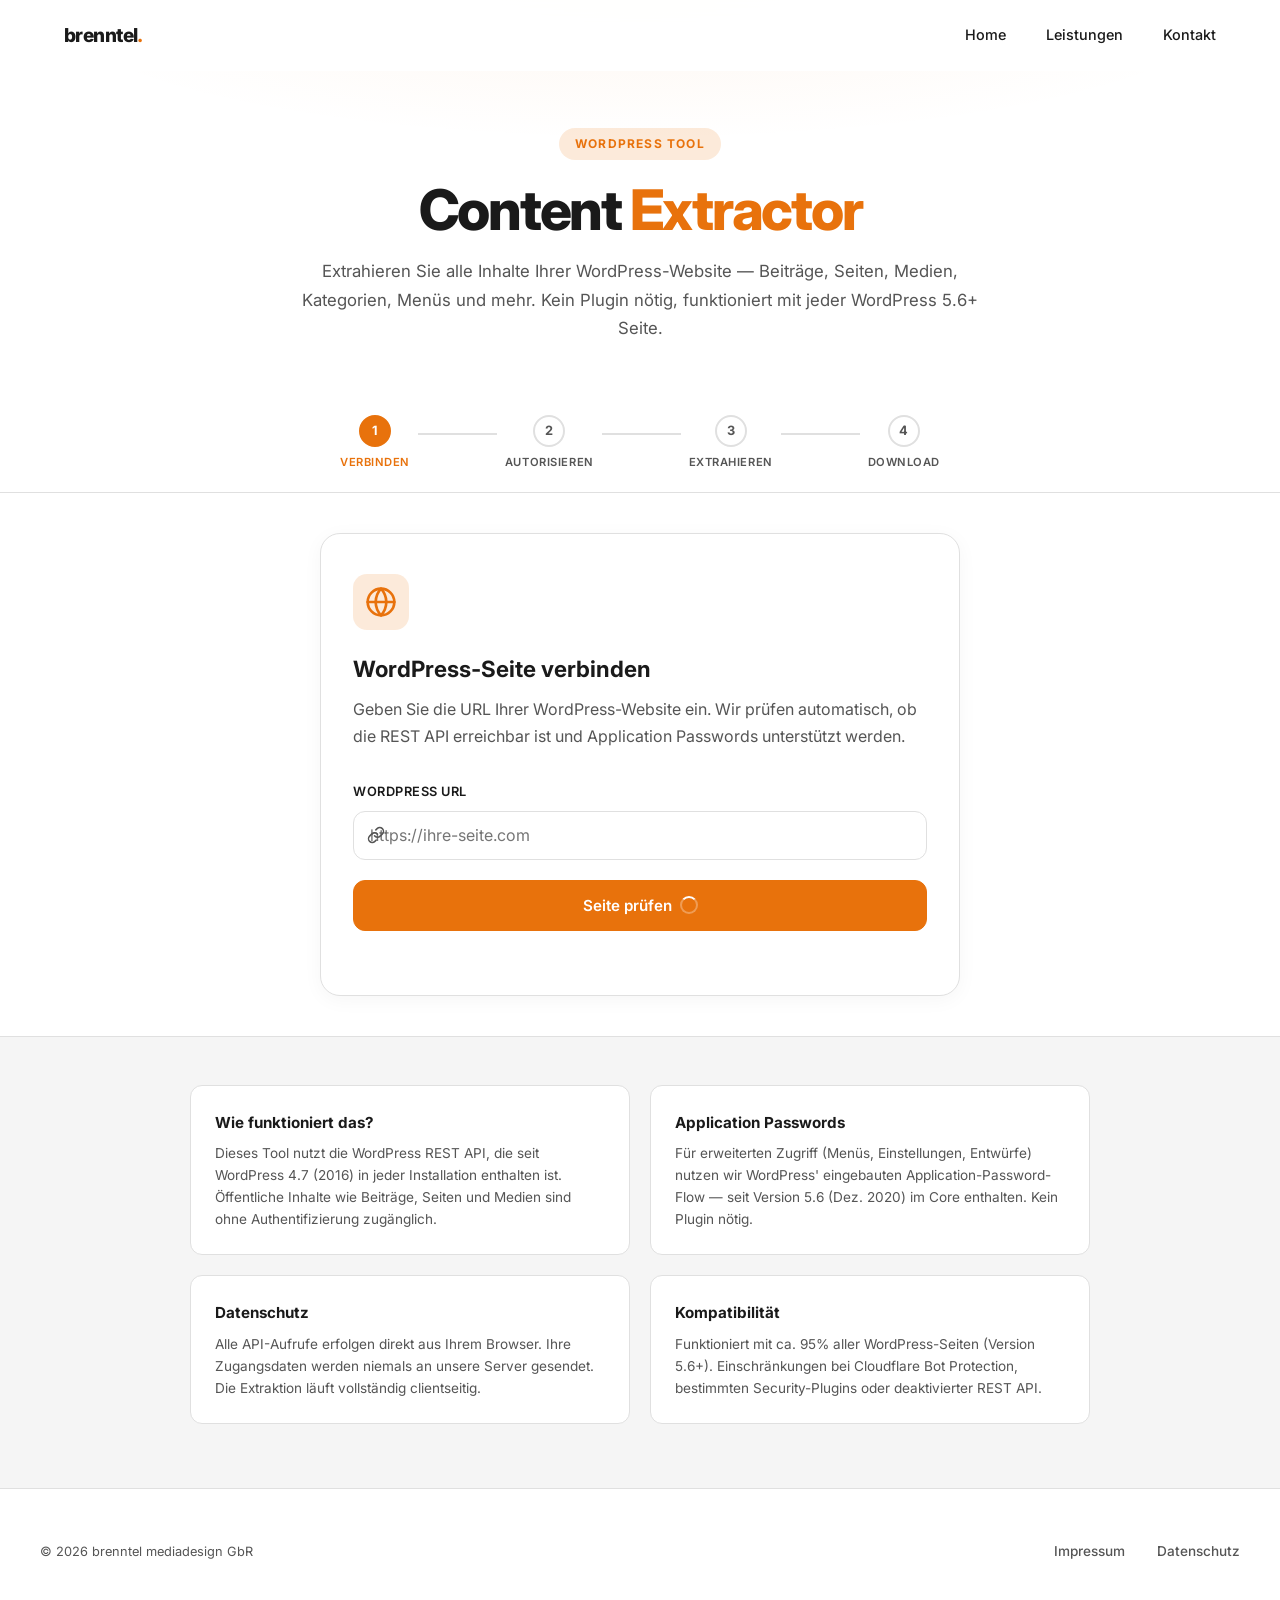
==== commit 0c245529: "Fix API page: double-slash URLs, German Umlaute, button styling - Fix double slash in WordPress API " ====
--- a/API/index.html
+++ b/API/index.html
@@ -4,9 +4,9 @@
   <meta charset="UTF-8">
   <meta name="viewport" content="width=device-width, initial-scale=1.0">
   <title>WordPress Content Extractor — brenntel mediadesign</title>
-  <meta name="description" content="Extrahieren Sie alle Inhalte Ihrer WordPress-Website: Beitraege, Seiten, Medien, Kategorien, Menues und mehr. Kein Plugin noetig.">
+  <meta name="description" content="Extrahieren Sie alle Inhalte Ihrer WordPress-Website: Beiträge, Seiten, Medien, Kategorien, Menüs und mehr. Kein Plugin nötig.">
   <meta property="og:title" content="WordPress Content Extractor — brenntel mediadesign">
-  <meta property="og:description" content="WordPress-Inhalte vollstaendig extrahieren — ohne Plugin-Installation.">
+  <meta property="og:description" content="WordPress-Inhalte vollständig extrahieren — ohne Plugin-Installation.">
   <meta property="og:type" content="website">
   <meta property="og:url" content="https://brenntelmediadesign.com/API">
   <meta property="og:locale" content="de_DE">
@@ -34,7 +34,7 @@
         <a href="/#contact" data-de="Kontakt" data-en="Contact">Kontakt</a>
       </nav>
       <div class="header-mobile-actions">
-        <button class="hamburger" aria-label="Menue oeffnen" aria-expanded="false">
+        <button class="hamburger" aria-label="Menü öffnen" aria-expanded="false">
           <span></span><span></span><span></span>
         </button>
       </div>
@@ -73,7 +73,7 @@
       <div class="container">
         <div class="api-hero-badge">WordPress Tool</div>
         <h1>Content <span class="accent">Extractor</span></h1>
-        <p class="api-hero-subtitle">Extrahieren Sie alle Inhalte Ihrer WordPress-Website — Beitraege, Seiten, Medien, Kategorien, Menues und mehr. Kein Plugin noetig, funktioniert mit jeder WordPress 5.6+ Seite.</p>
+        <p class="api-hero-subtitle">Extrahieren Sie alle Inhalte Ihrer WordPress-Website — Beiträge, Seiten, Medien, Kategorien, Menüs und mehr. Kein Plugin nötig, funktioniert mit jeder WordPress 5.6+ Seite.</p>
       </div>
     </section>
 
@@ -112,7 +112,7 @@
             <svg width="32" height="32" viewBox="0 0 24 24" fill="none" stroke="currentColor" stroke-width="2" stroke-linecap="round" stroke-linejoin="round"><circle cx="12" cy="12" r="10"/><line x1="2" y1="12" x2="22" y2="12"/><path d="M12 2a15.3 15.3 0 0 1 4 10 15.3 15.3 0 0 1-4 10 15.3 15.3 0 0 1-4-10 15.3 15.3 0 0 1 4-10z"/></svg>
           </div>
           <h2>WordPress-Seite verbinden</h2>
-          <p class="panel-desc">Geben Sie die URL Ihrer WordPress-Website ein. Wir pruefen automatisch, ob die REST API erreichbar ist und Application Passwords unterstuetzt werden.</p>
+          <p class="panel-desc">Geben Sie die URL Ihrer WordPress-Website ein. Wir prüfen automatisch, ob die REST API erreichbar ist und Application Passwords unterstützt werden.</p>
 
           <form id="form-connect" class="api-form" novalidate>
             <div class="input-group">
@@ -123,7 +123,7 @@
               </div>
             </div>
             <button type="submit" class="btn btn-primary btn-full" id="btn-discover">
-              <span class="btn-text">Seite pruefen</span>
+              <span class="btn-text">Seite prüfen</span>
               <span class="btn-spinner" hidden></span>
             </button>
           </form>
@@ -156,21 +156,21 @@
 
           <div id="auth-options" hidden>
             <div class="auth-choice">
-              <h3>Zugriffsart waehlen</h3>
+              <h3>Zugriffsart wählen</h3>
               <div class="auth-cards">
                 <button class="auth-card" id="auth-public">
                   <div class="auth-card-icon">
                     <svg width="24" height="24" viewBox="0 0 24 24" fill="none" stroke="currentColor" stroke-width="2" stroke-linecap="round" stroke-linejoin="round"><rect x="3" y="11" width="18" height="11" rx="2" ry="2"/><path d="M7 11V7a5 5 0 0 1 9.9-1"/></svg>
                   </div>
-                  <strong>Oeffentliche Inhalte</strong>
-                  <span>Beitraege, Seiten, Medien, Kategorien, Tags — ohne Anmeldung</span>
+                  <strong>Öffentliche Inhalte</strong>
+                  <span>Beiträge, Seiten, Medien, Kategorien, Tags — ohne Anmeldung</span>
                 </button>
                 <button class="auth-card" id="auth-full">
                   <div class="auth-card-icon">
                     <svg width="24" height="24" viewBox="0 0 24 24" fill="none" stroke="currentColor" stroke-width="2" stroke-linecap="round" stroke-linejoin="round"><rect x="3" y="11" width="18" height="11" rx="2" ry="2"/><path d="M7 11V7a5 5 0 0 1 10 0v4"/></svg>
                   </div>
                   <strong>Alle Inhalte</strong>
-                  <span>Zusaetzlich: Menues, Widgets, Einstellungen, Entwuerfe — erfordert Autorisierung</span>
+                  <span>Zusätzlich: Menüs, Widgets, Einstellungen, Entwürfe — erfordert Autorisierung</span>
                   <span class="auth-card-badge">Empfohlen</span>
                 </button>
               </div>
@@ -190,13 +190,14 @@
           <h2>WordPress autorisieren</h2>
           <p class="panel-desc">Sie werden zu Ihrer WordPress-Seite weitergeleitet, um ein Application Password zu erstellen. Dies erlaubt uns Lesezugriff auf alle Inhalte.</p>
 
+
           <div class="auth-info-box">
             <h4>Sicherheitshinweis</h4>
             <ul>
-              <li>Erstellen Sie idealerweise einen <strong>Redakteur-Account</strong> fuer den Zugriff</li>
-              <li>Application Passwords koennen jederzeit in Ihrem WordPress-Profil widerrufen werden</li>
+              <li>Erstellen Sie idealerweise einen <strong>Redakteur-Account</strong> für den Zugriff</li>
+              <li>Application Passwords können jederzeit in Ihrem WordPress-Profil widerrufen werden</li>
               <li>Ihre Zugangsdaten werden nur in Ihrem Browser gespeichert (Session Storage)</li>
-              <li>Wir speichern keine Passwoerter auf unseren Servern</li>
+              <li>Wir speichern keine Passwörter auf unseren Servern</li>
             </ul>
           </div>
 
@@ -231,7 +232,7 @@
             <svg width="32" height="32" viewBox="0 0 24 24" fill="none" stroke="currentColor" stroke-width="2" stroke-linecap="round" stroke-linejoin="round"><polyline points="8 17 12 21 16 17"/><line x1="12" y1="12" x2="12" y2="21"/><path d="M20.88 18.09A5 5 0 0 0 18 9h-1.26A8 8 0 1 0 3 16.29"/></svg>
           </div>
           <h2>Inhalte extrahieren</h2>
-          <p class="panel-desc">Waehlen Sie die Inhaltstypen, die extrahiert werden sollen.</p>
+          <p class="panel-desc">Wählen Sie die Inhaltstypen, die extrahiert werden sollen.</p>
 
           <div class="connected-site" id="connected-site">
             <span class="connected-dot"></span>
@@ -246,7 +247,7 @@
               <input type="checkbox" name="extract" value="posts" checked>
               <div class="ct-inner">
                 <svg width="20" height="20" viewBox="0 0 24 24" fill="none" stroke="currentColor" stroke-width="2" stroke-linecap="round" stroke-linejoin="round"><path d="M14 2H6a2 2 0 0 0-2 2v16a2 2 0 0 0 2 2h12a2 2 0 0 0 2-2V8z"/><polyline points="14 2 14 8 20 8"/><line x1="16" y1="13" x2="8" y2="13"/><line x1="16" y1="17" x2="8" y2="17"/></svg>
-                <strong>Beitraege</strong>
+                <strong>Beiträge</strong>
                 <span class="ct-count" data-type="posts"></span>
               </div>
             </label>
@@ -302,7 +303,7 @@
               <input type="checkbox" name="extract" value="menus">
               <div class="ct-inner">
                 <svg width="20" height="20" viewBox="0 0 24 24" fill="none" stroke="currentColor" stroke-width="2" stroke-linecap="round" stroke-linejoin="round"><line x1="3" y1="12" x2="21" y2="12"/><line x1="3" y1="6" x2="21" y2="6"/><line x1="3" y1="18" x2="21" y2="18"/></svg>
-                <strong>Menues</strong>
+                <strong>Menüs</strong>
                 <span class="ct-badge-auth">Auth</span>
                 <span class="ct-count" data-type="menus"></span>
               </div>
@@ -321,7 +322,7 @@
           <div class="extract-options">
             <label class="option-toggle">
               <input type="checkbox" id="opt-embed" checked>
-              <span>Verknuepfte Ressourcen einbetten (<code>_embed</code>)</span>
+              <span>Verknüpfte Ressourcen einbetten (<code>_embed</code>)</span>
             </label>
             <label class="option-toggle">
               <input type="checkbox" id="opt-media-download">
@@ -344,8 +345,8 @@
           <div class="panel-icon">
             <svg width="32" height="32" viewBox="0 0 24 24" fill="none" stroke="currentColor" stroke-width="2" stroke-linecap="round" stroke-linejoin="round"><line x1="12" y1="2" x2="12" y2="6"/><line x1="12" y1="18" x2="12" y2="22"/><line x1="4.93" y1="4.93" x2="7.76" y2="7.76"/><line x1="16.24" y1="16.24" x2="19.07" y2="19.07"/><line x1="2" y1="12" x2="6" y2="12"/><line x1="18" y1="12" x2="22" y2="12"/><line x1="4.93" y1="19.07" x2="7.76" y2="16.24"/><line x1="16.24" y1="7.76" x2="19.07" y2="4.93"/></svg>
           </div>
-          <h2>Extraktion laeuft...</h2>
-          <p class="panel-desc" id="progress-status">Inhalte werden extrahiert. Bitte lassen Sie diesen Tab geoeffnet.</p>
+          <h2>Extraktion läuft...</h2>
+          <p class="panel-desc" id="progress-status">Inhalte werden extrahiert. Bitte lassen Sie diesen Tab geöffnet.</p>
 
           <div class="progress-overall">
             <div class="progress-bar-outer">
@@ -400,19 +401,19 @@
         <div class="info-grid">
           <div class="info-card">
             <h3>Wie funktioniert das?</h3>
-            <p>Dieses Tool nutzt die WordPress REST API, die seit WordPress 4.7 (2016) in jeder Installation enthalten ist. Oeffentliche Inhalte wie Beitraege, Seiten und Medien sind ohne Authentifizierung zugaenglich.</p>
+            <p>Dieses Tool nutzt die WordPress REST API, die seit WordPress 4.7 (2016) in jeder Installation enthalten ist. Öffentliche Inhalte wie Beiträge, Seiten und Medien sind ohne Authentifizierung zugänglich.</p>
           </div>
           <div class="info-card">
             <h3>Application Passwords</h3>
-            <p>Fuer erweiterten Zugriff (Menues, Einstellungen, Entwuerfe) nutzen wir WordPress' eingebauten Application-Password-Flow — seit Version 5.6 (Dez. 2020) im Core enthalten. Kein Plugin noetig.</p>
+            <p>Für erweiterten Zugriff (Menüs, Einstellungen, Entwürfe) nutzen wir WordPress' eingebauten Application-Password-Flow — seit Version 5.6 (Dez. 2020) im Core enthalten. Kein Plugin nötig.</p>
           </div>
           <div class="info-card">
             <h3>Datenschutz</h3>
-            <p>Alle API-Aufrufe erfolgen direkt aus Ihrem Browser. Ihre Zugangsdaten werden niemals an unsere Server gesendet. Die Extraktion laeuft vollstaendig clientseitig.</p>
+            <p>Alle API-Aufrufe erfolgen direkt aus Ihrem Browser. Ihre Zugangsdaten werden niemals an unsere Server gesendet. Die Extraktion läuft vollständig clientseitig.</p>
           </div>
           <div class="info-card">
-            <h3>Kompatibilitaet</h3>
-            <p>Funktioniert mit ca. 95% aller WordPress-Seiten (Version 5.6+). Einschraenkungen bei Cloudflare Bot Protection, bestimmten Security-Plugins oder deaktivierter REST API.</p>
+            <h3>Kompatibilität</h3>
+            <p>Funktioniert mit ca. 95% aller WordPress-Seiten (Version 5.6+). Einschränkungen bei Cloudflare Bot Protection, bestimmten Security-Plugins oder deaktivierter REST API.</p>
           </div>
         </div>
       </div>
--- a/css/api.css
+++ b/css/api.css
@@ -235,6 +235,53 @@
   border-color: var(--color-accent);
   box-shadow: 0 0 0 4px var(--color-accent-glow);
   outline: none;
+}
+
+.btn {
+  display: inline-flex;
+  align-items: center;
+  justify-content: center;
+  gap: 0.5rem;
+  padding: 0.85rem 1.5rem;
+  font-family: var(--font-family);
+  font-size: 0.95rem;
+  font-weight: 600;
+  border: 1.5px solid transparent;
+  border-radius: var(--radius);
+  cursor: pointer;
+  transition: all var(--transition);
+  min-height: 48px;
+  text-decoration: none;
+  line-height: 1.4;
+}
+
+.btn:disabled {
+  opacity: 0.6;
+  cursor: not-allowed;
+}
+
+.btn-primary {
+  background: var(--color-accent);
+  color: #fff;
+  border-color: var(--color-accent);
+}
+
+.btn-primary:hover:not(:disabled) {
+  background: var(--color-accent-hover);
+  border-color: var(--color-accent-hover);
+  box-shadow: 0 4px 16px rgba(232, 114, 12, 0.25);
+}
+
+.btn-outline {
+  background: var(--color-bg);
+  color: var(--color-text);
+  border-color: var(--color-border);
+}
+
+.btn-outline:hover:not(:disabled) {
+  border-color: var(--color-accent);
+  color: var(--color-accent);
+  box-shadow: 0 4px 12px rgba(0, 0, 0, 0.06);
 }
 
 .btn-full {
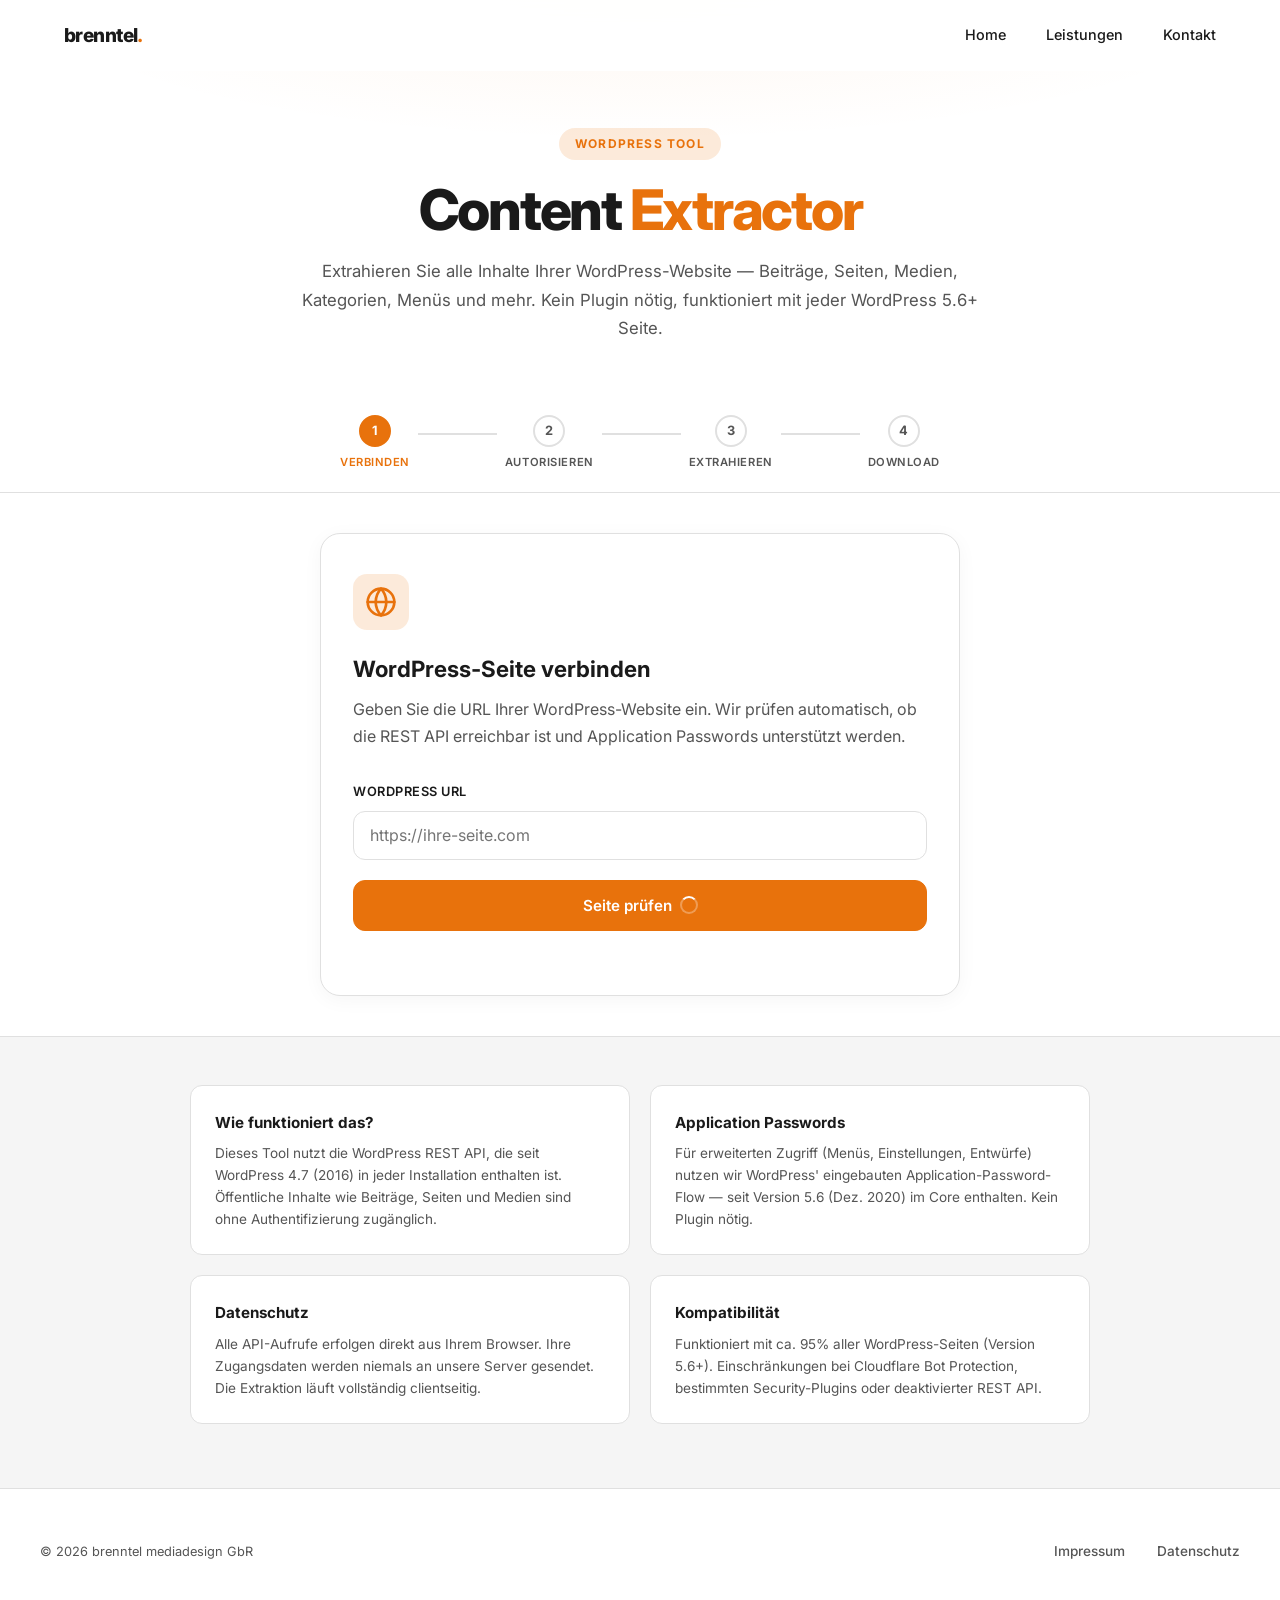
==== commit dba79818: "Fix empty URL submission and remove confusing input icon - Trim and properly validate empty URL befo" ====
--- a/API/index.html
+++ b/API/index.html
@@ -117,10 +117,7 @@
           <form id="form-connect" class="api-form" novalidate>
             <div class="input-group">
               <label for="wp-url">WordPress URL</label>
-              <div class="input-with-icon">
-                <svg width="18" height="18" viewBox="0 0 24 24" fill="none" stroke="currentColor" stroke-width="2" stroke-linecap="round" stroke-linejoin="round"><path d="M10 13a5 5 0 0 0 7.54.54l3-3a5 5 0 0 0-7.07-7.07l-1.72 1.71"/><path d="M14 11a5 5 0 0 0-7.54-.54l-3 3a5 5 0 0 0 7.07 7.07l1.71-1.71"/></svg>
-                <input type="url" id="wp-url" name="wp-url" placeholder="https://ihre-seite.com" required autocomplete="url">
-              </div>
+              <input type="url" id="wp-url" name="wp-url" placeholder="https://ihre-seite.com" required autocomplete="url">
             </div>
             <button type="submit" class="btn btn-primary btn-full" id="btn-discover">
               <span class="btn-text">Seite prüfen</span>
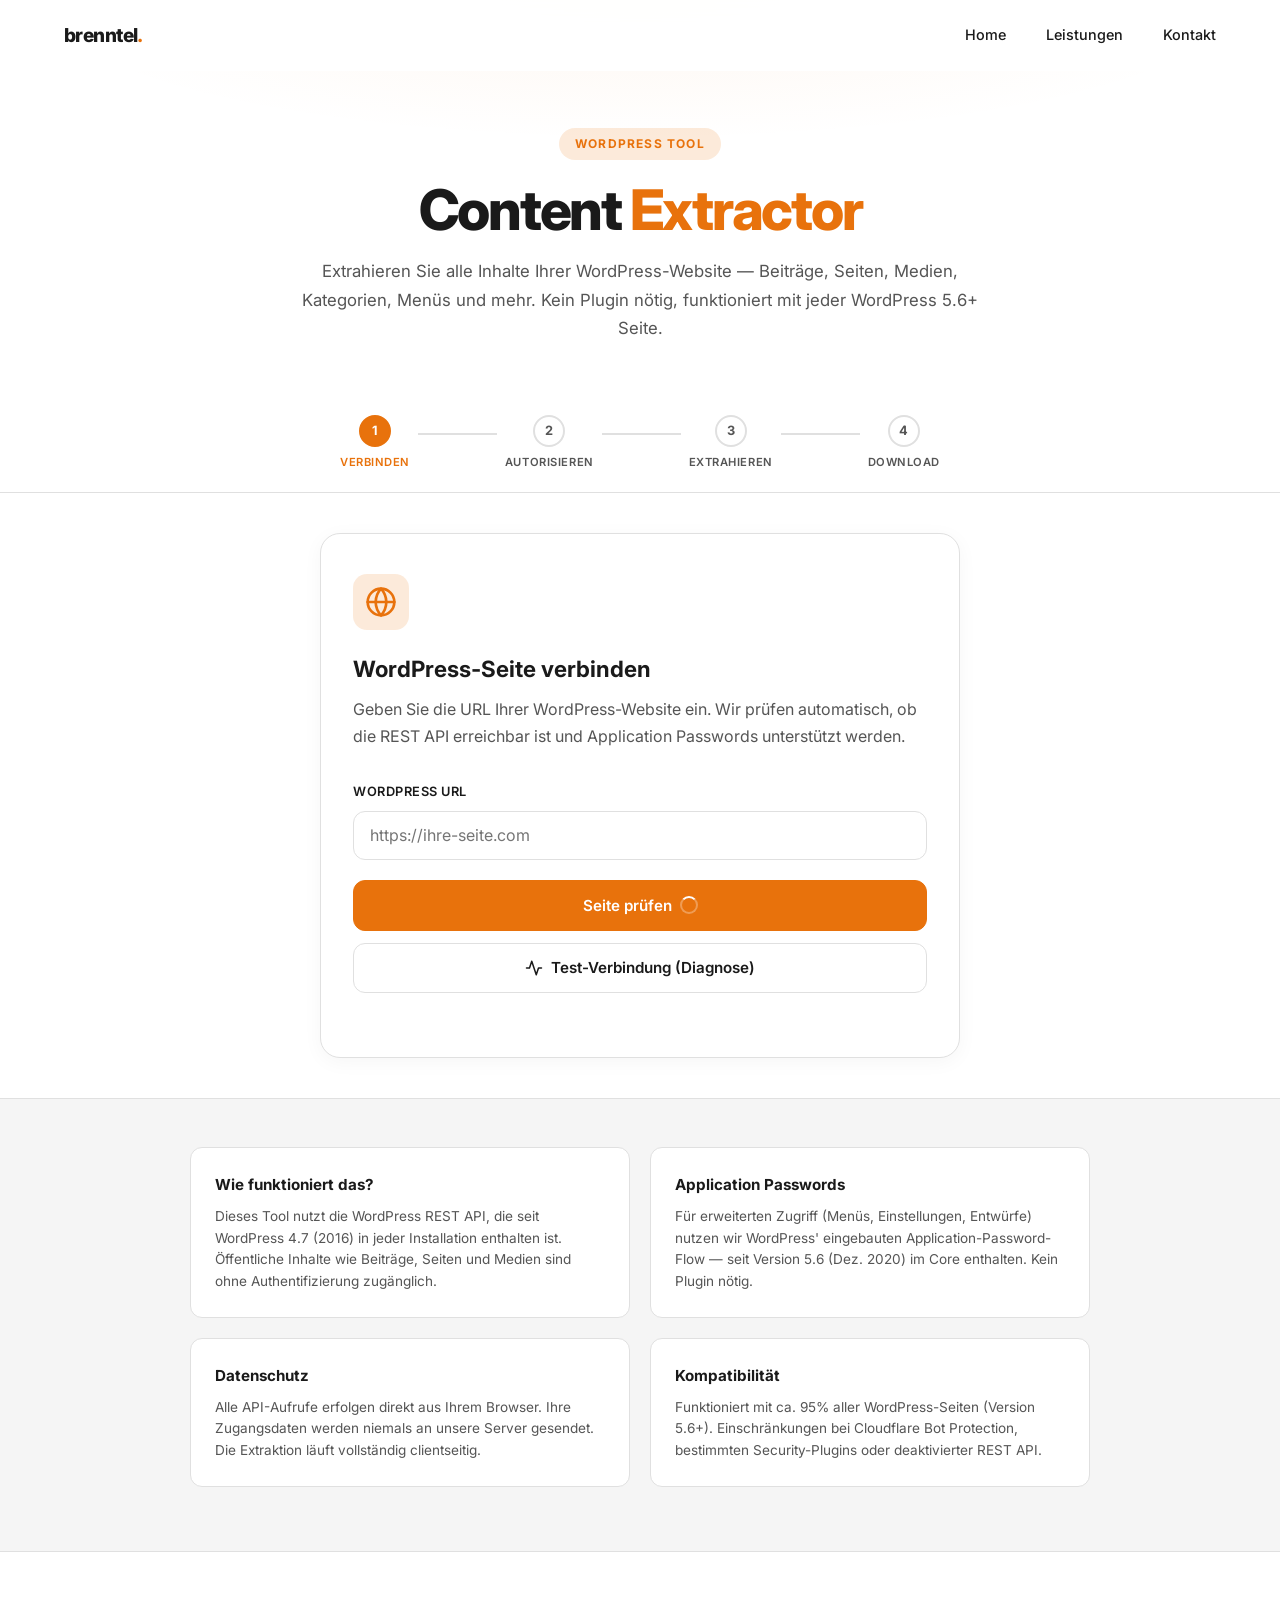
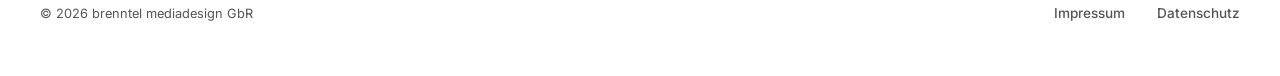
==== commit 98af1f65: "Add Test-Verbindung diagnostic button to WP extractor Adds a "Test-Verbindung (Diagnose)" button nex" ====
--- a/API/index.html
+++ b/API/index.html
@@ -123,7 +123,22 @@
               <span class="btn-text">Seite prüfen</span>
               <span class="btn-spinner" hidden></span>
             </button>
+            <button type="button" class="btn btn-outline btn-full" id="btn-diagnostic" style="margin-top: 0.75rem;">
+              <svg width="18" height="18" viewBox="0 0 24 24" fill="none" stroke="currentColor" stroke-width="2" stroke-linecap="round" stroke-linejoin="round"><path d="M22 12h-4l-3 9L9 3l-3 9H2"/></svg>
+              <span class="btn-text">Test-Verbindung (Diagnose)</span>
+            </button>
           </form>
+
+          <div id="diagnostic-result" hidden style="margin-top: 1rem;">
+            <div style="display:flex;justify-content:space-between;align-items:center;margin-bottom:0.5rem;gap:0.5rem;flex-wrap:wrap;">
+              <strong style="font-size:0.9rem;">Diagnose-Log</strong>
+              <div style="display:flex;gap:0.5rem;">
+                <button type="button" class="btn btn-outline" id="btn-diagnostic-copy" style="padding:0.35rem 0.75rem;font-size:0.8rem;">Kopieren</button>
+                <button type="button" class="btn btn-outline" id="btn-diagnostic-close" style="padding:0.35rem 0.75rem;font-size:0.8rem;">Schliessen</button>
+              </div>
+            </div>
+            <pre id="diagnostic-log" style="margin:0;padding:1rem;border-radius:6px;background:#0b0b0b;color:#0f0;font-family:ui-monospace,Menlo,Consolas,monospace;font-size:.78rem;line-height:1.45;white-space:pre-wrap;word-break:break-word;max-height:500px;overflow:auto;border:1px solid #333;"></pre>
+          </div>
 
           <div id="discovery-result" class="discovery-result" hidden>
             <div class="discovery-success" hidden>
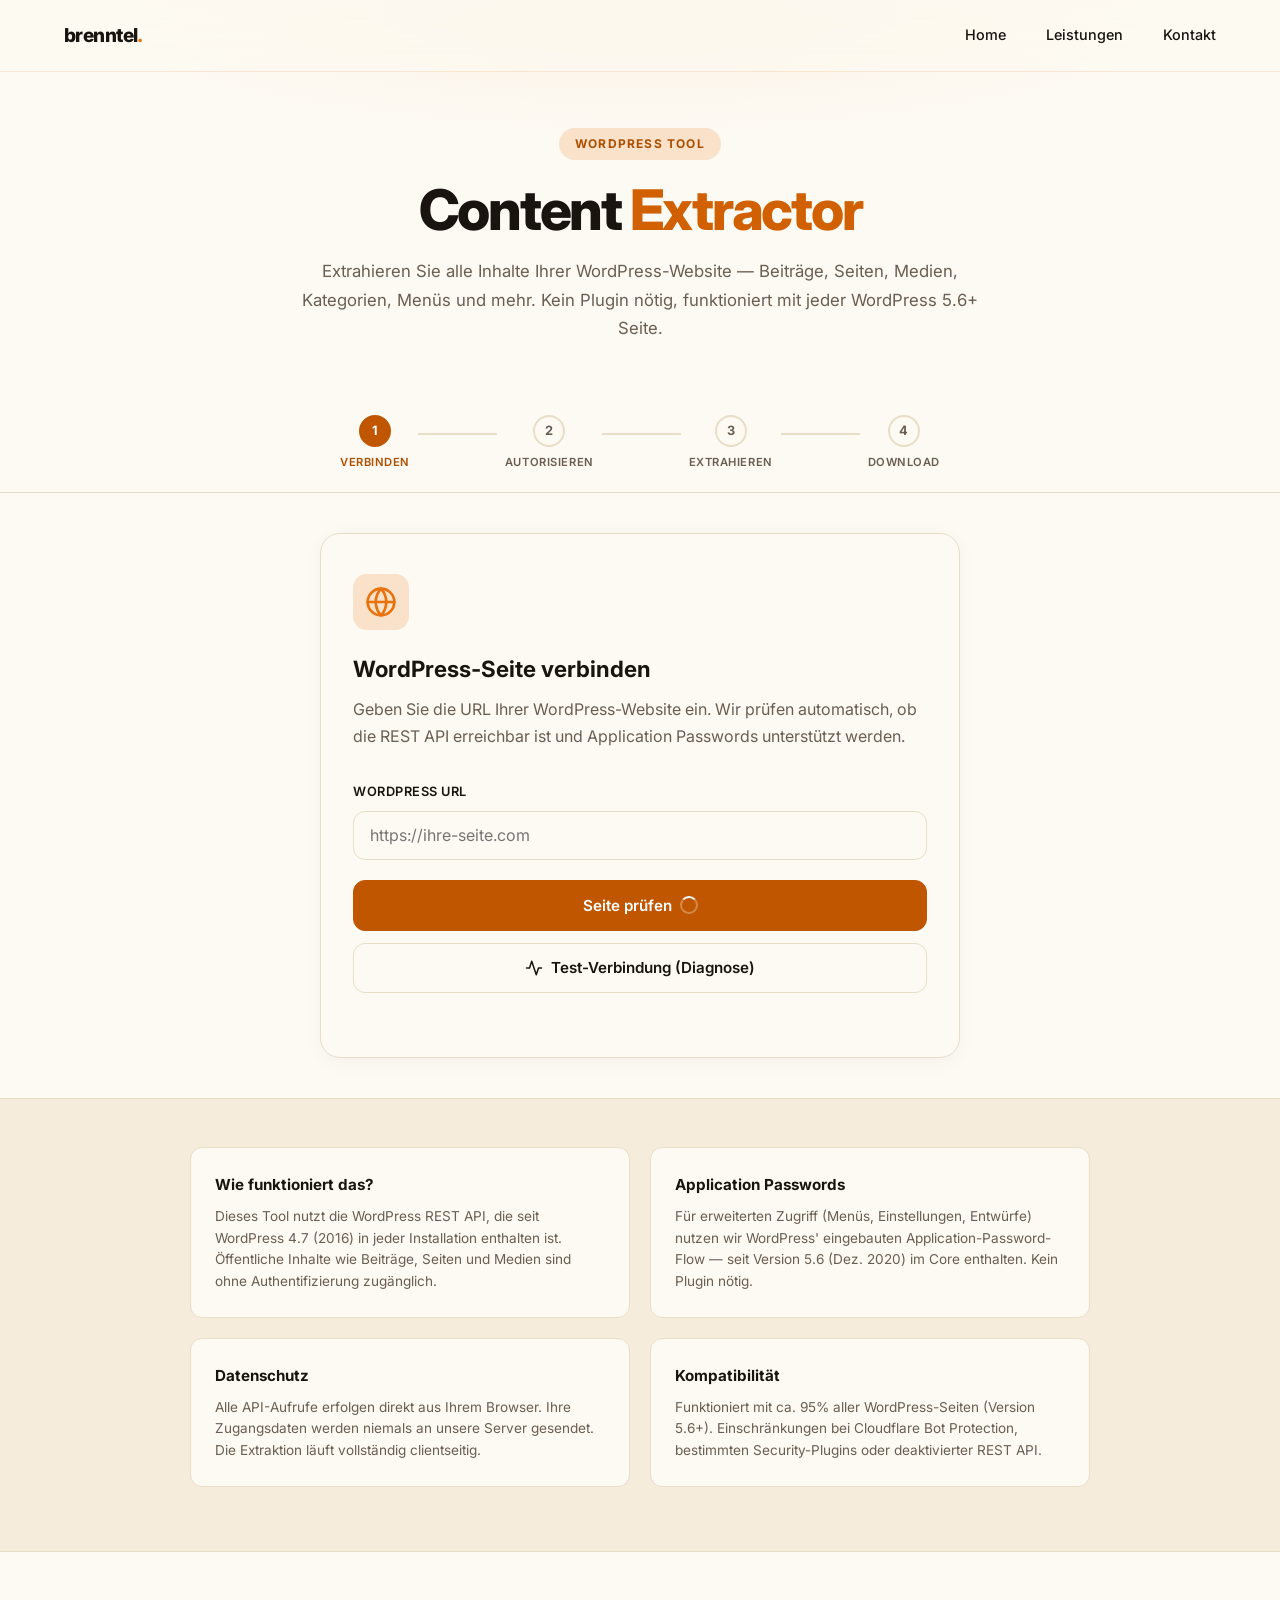
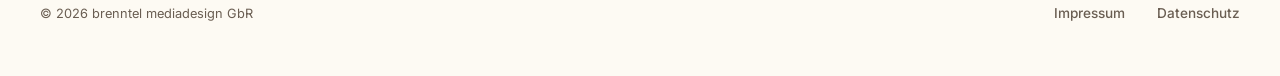
==== commit d83a8cd1: "Barrierefreiheit: Startseite, Rechtliches und API-Seite nach WCAG 2.2 AA Tastatur und Fokus - Sprung" ====
--- a/API/index.html
+++ b/API/index.html
@@ -15,10 +15,12 @@
   <link rel="preconnect" href="https://fonts.googleapis.com">
   <link rel="preconnect" href="https://fonts.gstatic.com" crossorigin>
   <link href="https://fonts.googleapis.com/css2?family=Inter:wght@300;400;500;600;700;800&display=swap" rel="stylesheet">
-  <link rel="stylesheet" href="../css/shared.css">
-  <link rel="stylesheet" href="../css/api.css">
+  <link rel="stylesheet" href="../css/shared.css?v=20261024a">
+  <link rel="stylesheet" href="../css/api.css?v=20261024a">
 </head>
 <body>
+
+  <a class="skip-link" href="#main">Zum Inhalt springen</a>
 
   <!-- Custom Cursor -->
   <div class="cursor-dot" aria-hidden="true"></div>
@@ -34,40 +36,40 @@
         <a href="/#contact" data-de="Kontakt" data-en="Contact">Kontakt</a>
       </nav>
       <div class="header-mobile-actions">
-        <button class="hamburger" aria-label="Menü öffnen" aria-expanded="false">
+        <button class="hamburger" type="button" aria-label="Menü" aria-expanded="false" aria-controls="nav-mobile">
           <span></span><span></span><span></span>
         </button>
       </div>
     </div>
-    <nav class="nav-mobile" aria-label="Mobile Navigation">
+    <nav class="nav-mobile" id="nav-mobile" aria-label="Hauptnavigation">
       <div class="nav-mobile-inner">
         <a href="/">
-          <span class="nav-mobile-icon">
-            <svg width="20" height="20" viewBox="0 0 24 24" fill="none" stroke="currentColor" stroke-width="2" stroke-linecap="round" stroke-linejoin="round"><path d="M3 9l9-7 9 7v11a2 2 0 0 1-2 2H5a2 2 0 0 1-2-2z"/><polyline points="9 22 9 12 15 12 15 22"/></svg>
+          <span class="nav-mobile-icon" aria-hidden="true">
+            <svg aria-hidden="true" width="20" height="20" viewBox="0 0 24 24" fill="none" stroke="currentColor" stroke-width="2" stroke-linecap="round" stroke-linejoin="round"><path d="M3 9l9-7 9 7v11a2 2 0 0 1-2 2H5a2 2 0 0 1-2-2z"/><polyline points="9 22 9 12 15 12 15 22"/></svg>
           </span>
           <span>Home</span>
-          <svg class="nav-mobile-chevron" width="16" height="16" viewBox="0 0 24 24" fill="none" stroke="currentColor" stroke-width="2.5" stroke-linecap="round" stroke-linejoin="round"><path d="M9 18l6-6-6-6"/></svg>
+          <svg class="nav-mobile-chevron" width="16" height="16" viewBox="0 0 24 24" fill="none" stroke="currentColor" stroke-width="2.5" stroke-linecap="round" stroke-linejoin="round" aria-hidden="true"><path d="M9 18l6-6-6-6"/></svg>
         </a>
         <a href="/#services">
-          <span class="nav-mobile-icon">
-            <svg width="20" height="20" viewBox="0 0 24 24" fill="none" stroke="currentColor" stroke-width="2" stroke-linecap="round" stroke-linejoin="round"><rect x="3" y="3" width="7" height="7" rx="1.5"/><rect x="14" y="3" width="7" height="7" rx="1.5"/><rect x="3" y="14" width="7" height="7" rx="1.5"/><rect x="14" y="14" width="7" height="7" rx="1.5"/></svg>
+          <span class="nav-mobile-icon" aria-hidden="true">
+            <svg aria-hidden="true" width="20" height="20" viewBox="0 0 24 24" fill="none" stroke="currentColor" stroke-width="2" stroke-linecap="round" stroke-linejoin="round"><rect x="3" y="3" width="7" height="7" rx="1.5"/><rect x="14" y="3" width="7" height="7" rx="1.5"/><rect x="3" y="14" width="7" height="7" rx="1.5"/><rect x="14" y="14" width="7" height="7" rx="1.5"/></svg>
           </span>
           <span data-de="Leistungen" data-en="Services">Leistungen</span>
-          <svg class="nav-mobile-chevron" width="16" height="16" viewBox="0 0 24 24" fill="none" stroke="currentColor" stroke-width="2.5" stroke-linecap="round" stroke-linejoin="round"><path d="M9 18l6-6-6-6"/></svg>
+          <svg class="nav-mobile-chevron" width="16" height="16" viewBox="0 0 24 24" fill="none" stroke="currentColor" stroke-width="2.5" stroke-linecap="round" stroke-linejoin="round" aria-hidden="true"><path d="M9 18l6-6-6-6"/></svg>
         </a>
         <a href="/#contact">
-          <span class="nav-mobile-icon">
-            <svg width="20" height="20" viewBox="0 0 24 24" fill="none" stroke="currentColor" stroke-width="2" stroke-linecap="round" stroke-linejoin="round"><rect x="2" y="4" width="20" height="16" rx="3"/><path d="M22 7l-10 7L2 7"/></svg>
+          <span class="nav-mobile-icon" aria-hidden="true">
+            <svg aria-hidden="true" width="20" height="20" viewBox="0 0 24 24" fill="none" stroke="currentColor" stroke-width="2" stroke-linecap="round" stroke-linejoin="round"><rect x="2" y="4" width="20" height="16" rx="3"/><path d="M22 7l-10 7L2 7"/></svg>
           </span>
           <span data-de="Kontakt" data-en="Contact">Kontakt</span>
-          <svg class="nav-mobile-chevron" width="16" height="16" viewBox="0 0 24 24" fill="none" stroke="currentColor" stroke-width="2.5" stroke-linecap="round" stroke-linejoin="round"><path d="M9 18l6-6-6-6"/></svg>
+          <svg class="nav-mobile-chevron" width="16" height="16" viewBox="0 0 24 24" fill="none" stroke="currentColor" stroke-width="2.5" stroke-linecap="round" stroke-linejoin="round" aria-hidden="true"><path d="M9 18l6-6-6-6"/></svg>
         </a>
       </div>
     </nav>
     <div class="nav-overlay" aria-hidden="true"></div>
   </header>
 
-  <main>
+  <main id="main" tabindex="-1">
     <!-- ======== Hero ======== -->
     <section class="api-hero">
       <div class="container">
@@ -78,10 +80,10 @@
     </section>
 
     <!-- ======== Steps Indicator ======== -->
-    <section class="api-steps-nav">
+    <section class="api-steps-nav" aria-label="Fortschritt">
       <div class="container">
         <div class="steps-track">
-          <div class="step-item active" data-step="connect">
+          <div class="step-item active" data-step="connect" aria-current="step">
             <div class="step-number">1</div>
             <span class="step-label">Verbinden</span>
           </div>
@@ -109,7 +111,7 @@
       <div class="container">
         <div class="panel-card">
           <div class="panel-icon">
-            <svg width="32" height="32" viewBox="0 0 24 24" fill="none" stroke="currentColor" stroke-width="2" stroke-linecap="round" stroke-linejoin="round"><circle cx="12" cy="12" r="10"/><line x1="2" y1="12" x2="22" y2="12"/><path d="M12 2a15.3 15.3 0 0 1 4 10 15.3 15.3 0 0 1-4 10 15.3 15.3 0 0 1-4-10 15.3 15.3 0 0 1 4-10z"/></svg>
+            <svg aria-hidden="true" width="32" height="32" viewBox="0 0 24 24" fill="none" stroke="currentColor" stroke-width="2" stroke-linecap="round" stroke-linejoin="round"><circle cx="12" cy="12" r="10"/><line x1="2" y1="12" x2="22" y2="12"/><path d="M12 2a15.3 15.3 0 0 1 4 10 15.3 15.3 0 0 1-4 10 15.3 15.3 0 0 1-4-10 15.3 15.3 0 0 1 4-10z"/></svg>
           </div>
           <h2>WordPress-Seite verbinden</h2>
           <p class="panel-desc">Geben Sie die URL Ihrer WordPress-Website ein. Wir prüfen automatisch, ob die REST API erreichbar ist und Application Passwords unterstützt werden.</p>
@@ -124,7 +126,7 @@
               <span class="btn-spinner" hidden></span>
             </button>
             <button type="button" class="btn btn-outline btn-full" id="btn-diagnostic" style="margin-top: 0.75rem;">
-              <svg width="18" height="18" viewBox="0 0 24 24" fill="none" stroke="currentColor" stroke-width="2" stroke-linecap="round" stroke-linejoin="round"><path d="M22 12h-4l-3 9L9 3l-3 9H2"/></svg>
+              <svg aria-hidden="true" width="18" height="18" viewBox="0 0 24 24" fill="none" stroke="currentColor" stroke-width="2" stroke-linecap="round" stroke-linejoin="round"><path d="M22 12h-4l-3 9L9 3l-3 9H2"/></svg>
               <span class="btn-text">Test-Verbindung (Diagnose)</span>
             </button>
           </form>
@@ -140,10 +142,10 @@
             <pre id="diagnostic-log" style="margin:0;padding:1rem;border-radius:6px;background:#0b0b0b;color:#0f0;font-family:ui-monospace,Menlo,Consolas,monospace;font-size:.78rem;line-height:1.45;white-space:pre-wrap;word-break:break-word;max-height:500px;overflow:auto;border:1px solid #333;"></pre>
           </div>
 
-          <div id="discovery-result" class="discovery-result" hidden>
+          <div id="discovery-result" class="discovery-result" role="status" hidden>
             <div class="discovery-success" hidden>
               <div class="result-icon result-ok">
-                <svg width="20" height="20" viewBox="0 0 24 24" fill="none" stroke="currentColor" stroke-width="2.5" stroke-linecap="round" stroke-linejoin="round"><polyline points="20 6 9 17 4 12"/></svg>
+                <svg aria-hidden="true" width="20" height="20" viewBox="0 0 24 24" fill="none" stroke="currentColor" stroke-width="2.5" stroke-linecap="round" stroke-linejoin="round"><polyline points="20 6 9 17 4 12"/></svg>
               </div>
               <div class="result-info">
                 <strong id="site-name"></strong>
@@ -157,7 +159,7 @@
             </div>
             <div class="discovery-error" hidden>
               <div class="result-icon result-err">
-                <svg width="20" height="20" viewBox="0 0 24 24" fill="none" stroke="currentColor" stroke-width="2.5" stroke-linecap="round" stroke-linejoin="round"><circle cx="12" cy="12" r="10"/><line x1="15" y1="9" x2="9" y2="15"/><line x1="9" y1="9" x2="15" y2="15"/></svg>
+                <svg aria-hidden="true" width="20" height="20" viewBox="0 0 24 24" fill="none" stroke="currentColor" stroke-width="2.5" stroke-linecap="round" stroke-linejoin="round"><circle cx="12" cy="12" r="10"/><line x1="15" y1="9" x2="9" y2="15"/><line x1="9" y1="9" x2="15" y2="15"/></svg>
               </div>
               <div class="result-info">
                 <strong>Verbindung fehlgeschlagen</strong>
@@ -172,14 +174,14 @@
               <div class="auth-cards">
                 <button class="auth-card" id="auth-public">
                   <div class="auth-card-icon">
-                    <svg width="24" height="24" viewBox="0 0 24 24" fill="none" stroke="currentColor" stroke-width="2" stroke-linecap="round" stroke-linejoin="round"><rect x="3" y="11" width="18" height="11" rx="2" ry="2"/><path d="M7 11V7a5 5 0 0 1 9.9-1"/></svg>
+                    <svg aria-hidden="true" width="24" height="24" viewBox="0 0 24 24" fill="none" stroke="currentColor" stroke-width="2" stroke-linecap="round" stroke-linejoin="round"><rect x="3" y="11" width="18" height="11" rx="2" ry="2"/><path d="M7 11V7a5 5 0 0 1 9.9-1"/></svg>
                   </div>
                   <strong>Öffentliche Inhalte</strong>
                   <span>Beiträge, Seiten, Medien, Kategorien, Tags — ohne Anmeldung</span>
                 </button>
                 <button class="auth-card" id="auth-full">
                   <div class="auth-card-icon">
-                    <svg width="24" height="24" viewBox="0 0 24 24" fill="none" stroke="currentColor" stroke-width="2" stroke-linecap="round" stroke-linejoin="round"><rect x="3" y="11" width="18" height="11" rx="2" ry="2"/><path d="M7 11V7a5 5 0 0 1 10 0v4"/></svg>
+                    <svg aria-hidden="true" width="24" height="24" viewBox="0 0 24 24" fill="none" stroke="currentColor" stroke-width="2" stroke-linecap="round" stroke-linejoin="round"><rect x="3" y="11" width="18" height="11" rx="2" ry="2"/><path d="M7 11V7a5 5 0 0 1 10 0v4"/></svg>
                   </div>
                   <strong>Alle Inhalte</strong>
                   <span>Zusätzlich: Menüs, Widgets, Einstellungen, Entwürfe — erfordert Autorisierung</span>
@@ -197,7 +199,7 @@
       <div class="container">
         <div class="panel-card">
           <div class="panel-icon">
-            <svg width="32" height="32" viewBox="0 0 24 24" fill="none" stroke="currentColor" stroke-width="2" stroke-linecap="round" stroke-linejoin="round"><path d="M12 22s8-4 8-10V5l-8-3-8 3v7c0 6 8 10 8 10z"/></svg>
+            <svg aria-hidden="true" width="32" height="32" viewBox="0 0 24 24" fill="none" stroke="currentColor" stroke-width="2" stroke-linecap="round" stroke-linejoin="round"><path d="M12 22s8-4 8-10V5l-8-3-8 3v7c0 6 8 10 8 10z"/></svg>
           </div>
           <h2>WordPress autorisieren</h2>
           <p class="panel-desc">Sie werden zu Ihrer WordPress-Seite weitergeleitet, um ein Application Password zu erstellen. Dies erlaubt uns Lesezugriff auf alle Inhalte.</p>
@@ -214,7 +216,7 @@
           </div>
 
           <button class="btn btn-primary btn-full" id="btn-authorize">
-            <svg width="18" height="18" viewBox="0 0 24 24" fill="none" stroke="currentColor" stroke-width="2" stroke-linecap="round" stroke-linejoin="round"><path d="M15 3h4a2 2 0 0 1 2 2v14a2 2 0 0 1-2 2h-4"/><polyline points="10 17 15 12 10 7"/><line x1="15" y1="12" x2="3" y2="12"/></svg>
+            <svg aria-hidden="true" width="18" height="18" viewBox="0 0 24 24" fill="none" stroke="currentColor" stroke-width="2" stroke-linecap="round" stroke-linejoin="round"><path d="M15 3h4a2 2 0 0 1 2 2v14a2 2 0 0 1-2 2h-4"/><polyline points="10 17 15 12 10 7"/><line x1="15" y1="12" x2="3" y2="12"/></svg>
             Zu WordPress weiterleiten
           </button>
           <button class="btn btn-outline btn-full" id="btn-manual-auth" style="margin-top: 0.75rem;">
@@ -241,7 +243,7 @@
       <div class="container">
         <div class="panel-card">
           <div class="panel-icon">
-            <svg width="32" height="32" viewBox="0 0 24 24" fill="none" stroke="currentColor" stroke-width="2" stroke-linecap="round" stroke-linejoin="round"><polyline points="8 17 12 21 16 17"/><line x1="12" y1="12" x2="12" y2="21"/><path d="M20.88 18.09A5 5 0 0 0 18 9h-1.26A8 8 0 1 0 3 16.29"/></svg>
+            <svg aria-hidden="true" width="32" height="32" viewBox="0 0 24 24" fill="none" stroke="currentColor" stroke-width="2" stroke-linecap="round" stroke-linejoin="round"><polyline points="8 17 12 21 16 17"/><line x1="12" y1="12" x2="12" y2="21"/><path d="M20.88 18.09A5 5 0 0 0 18 9h-1.26A8 8 0 1 0 3 16.29"/></svg>
           </div>
           <h2>Inhalte extrahieren</h2>
           <p class="panel-desc">Wählen Sie die Inhaltstypen, die extrahiert werden sollen.</p>
@@ -249,8 +251,8 @@
           <div class="connected-site" id="connected-site">
             <span class="connected-dot"></span>
             <span>Verbunden mit: <strong id="connected-name"></strong></span>
-            <button class="btn-disconnect" id="btn-disconnect" title="Verbindung trennen">
-              <svg width="16" height="16" viewBox="0 0 24 24" fill="none" stroke="currentColor" stroke-width="2" stroke-linecap="round" stroke-linejoin="round"><line x1="18" y1="6" x2="6" y2="18"/><line x1="6" y1="6" x2="18" y2="18"/></svg>
+            <button class="btn-disconnect" id="btn-disconnect" type="button" title="Verbindung trennen" aria-label="Verbindung trennen">
+              <svg aria-hidden="true" width="16" height="16" viewBox="0 0 24 24" fill="none" stroke="currentColor" stroke-width="2" stroke-linecap="round" stroke-linejoin="round"><line x1="18" y1="6" x2="6" y2="18"/><line x1="6" y1="6" x2="18" y2="18"/></svg>
             </button>
           </div>
 
@@ -258,7 +260,7 @@
             <label class="content-type-card">
               <input type="checkbox" name="extract" value="posts" checked>
               <div class="ct-inner">
-                <svg width="20" height="20" viewBox="0 0 24 24" fill="none" stroke="currentColor" stroke-width="2" stroke-linecap="round" stroke-linejoin="round"><path d="M14 2H6a2 2 0 0 0-2 2v16a2 2 0 0 0 2 2h12a2 2 0 0 0 2-2V8z"/><polyline points="14 2 14 8 20 8"/><line x1="16" y1="13" x2="8" y2="13"/><line x1="16" y1="17" x2="8" y2="17"/></svg>
+                <svg aria-hidden="true" width="20" height="20" viewBox="0 0 24 24" fill="none" stroke="currentColor" stroke-width="2" stroke-linecap="round" stroke-linejoin="round"><path d="M14 2H6a2 2 0 0 0-2 2v16a2 2 0 0 0 2 2h12a2 2 0 0 0 2-2V8z"/><polyline points="14 2 14 8 20 8"/><line x1="16" y1="13" x2="8" y2="13"/><line x1="16" y1="17" x2="8" y2="17"/></svg>
                 <strong>Beiträge</strong>
                 <span class="ct-count" data-type="posts"></span>
               </div>
@@ -266,7 +268,7 @@
             <label class="content-type-card">
               <input type="checkbox" name="extract" value="pages" checked>
               <div class="ct-inner">
-                <svg width="20" height="20" viewBox="0 0 24 24" fill="none" stroke="currentColor" stroke-width="2" stroke-linecap="round" stroke-linejoin="round"><path d="M13 2H6a2 2 0 0 0-2 2v16a2 2 0 0 0 2 2h12a2 2 0 0 0 2-2V9z"/><polyline points="13 2 13 9 20 9"/></svg>
+                <svg aria-hidden="true" width="20" height="20" viewBox="0 0 24 24" fill="none" stroke="currentColor" stroke-width="2" stroke-linecap="round" stroke-linejoin="round"><path d="M13 2H6a2 2 0 0 0-2 2v16a2 2 0 0 0 2 2h12a2 2 0 0 0 2-2V9z"/><polyline points="13 2 13 9 20 9"/></svg>
                 <strong>Seiten</strong>
                 <span class="ct-count" data-type="pages"></span>
               </div>
@@ -274,7 +276,7 @@
             <label class="content-type-card">
               <input type="checkbox" name="extract" value="media" checked>
               <div class="ct-inner">
-                <svg width="20" height="20" viewBox="0 0 24 24" fill="none" stroke="currentColor" stroke-width="2" stroke-linecap="round" stroke-linejoin="round"><rect x="3" y="3" width="18" height="18" rx="2" ry="2"/><circle cx="8.5" cy="8.5" r="1.5"/><polyline points="21 15 16 10 5 21"/></svg>
+                <svg aria-hidden="true" width="20" height="20" viewBox="0 0 24 24" fill="none" stroke="currentColor" stroke-width="2" stroke-linecap="round" stroke-linejoin="round"><rect x="3" y="3" width="18" height="18" rx="2" ry="2"/><circle cx="8.5" cy="8.5" r="1.5"/><polyline points="21 15 16 10 5 21"/></svg>
                 <strong>Medien</strong>
                 <span class="ct-count" data-type="media"></span>
               </div>
@@ -282,7 +284,7 @@
             <label class="content-type-card">
               <input type="checkbox" name="extract" value="categories" checked>
               <div class="ct-inner">
-                <svg width="20" height="20" viewBox="0 0 24 24" fill="none" stroke="currentColor" stroke-width="2" stroke-linecap="round" stroke-linejoin="round"><path d="M22 19a2 2 0 0 1-2 2H4a2 2 0 0 1-2-2V5a2 2 0 0 1 2-2h5l2 3h9a2 2 0 0 1 2 2z"/></svg>
+                <svg aria-hidden="true" width="20" height="20" viewBox="0 0 24 24" fill="none" stroke="currentColor" stroke-width="2" stroke-linecap="round" stroke-linejoin="round"><path d="M22 19a2 2 0 0 1-2 2H4a2 2 0 0 1-2-2V5a2 2 0 0 1 2-2h5l2 3h9a2 2 0 0 1 2 2z"/></svg>
                 <strong>Kategorien</strong>
                 <span class="ct-count" data-type="categories"></span>
               </div>
@@ -290,7 +292,7 @@
             <label class="content-type-card">
               <input type="checkbox" name="extract" value="tags" checked>
               <div class="ct-inner">
-                <svg width="20" height="20" viewBox="0 0 24 24" fill="none" stroke="currentColor" stroke-width="2" stroke-linecap="round" stroke-linejoin="round"><path d="M20.59 13.41l-7.17 7.17a2 2 0 0 1-2.83 0L2 12V2h10l8.59 8.59a2 2 0 0 1 0 2.82z"/><line x1="7" y1="7" x2="7.01" y2="7"/></svg>
+                <svg aria-hidden="true" width="20" height="20" viewBox="0 0 24 24" fill="none" stroke="currentColor" stroke-width="2" stroke-linecap="round" stroke-linejoin="round"><path d="M20.59 13.41l-7.17 7.17a2 2 0 0 1-2.83 0L2 12V2h10l8.59 8.59a2 2 0 0 1 0 2.82z"/><line x1="7" y1="7" x2="7.01" y2="7"/></svg>
                 <strong>Tags</strong>
                 <span class="ct-count" data-type="tags"></span>
               </div>
@@ -298,7 +300,7 @@
             <label class="content-type-card">
               <input type="checkbox" name="extract" value="users" checked>
               <div class="ct-inner">
-                <svg width="20" height="20" viewBox="0 0 24 24" fill="none" stroke="currentColor" stroke-width="2" stroke-linecap="round" stroke-linejoin="round"><path d="M17 21v-2a4 4 0 0 0-4-4H5a4 4 0 0 0-4 4v2"/><circle cx="9" cy="7" r="4"/></svg>
+                <svg aria-hidden="true" width="20" height="20" viewBox="0 0 24 24" fill="none" stroke="currentColor" stroke-width="2" stroke-linecap="round" stroke-linejoin="round"><path d="M17 21v-2a4 4 0 0 0-4-4H5a4 4 0 0 0-4 4v2"/><circle cx="9" cy="7" r="4"/></svg>
                 <strong>Autoren</strong>
                 <span class="ct-count" data-type="users"></span>
               </div>
@@ -306,7 +308,7 @@
             <label class="content-type-card">
               <input type="checkbox" name="extract" value="comments">
               <div class="ct-inner">
-                <svg width="20" height="20" viewBox="0 0 24 24" fill="none" stroke="currentColor" stroke-width="2" stroke-linecap="round" stroke-linejoin="round"><path d="M21 15a2 2 0 0 1-2 2H7l-4 4V5a2 2 0 0 1 2-2h14a2 2 0 0 1 2 2z"/></svg>
+                <svg aria-hidden="true" width="20" height="20" viewBox="0 0 24 24" fill="none" stroke="currentColor" stroke-width="2" stroke-linecap="round" stroke-linejoin="round"><path d="M21 15a2 2 0 0 1-2 2H7l-4 4V5a2 2 0 0 1 2-2h14a2 2 0 0 1 2 2z"/></svg>
                 <strong>Kommentare</strong>
                 <span class="ct-count" data-type="comments"></span>
               </div>
@@ -314,7 +316,7 @@
             <label class="content-type-card ct-auth-required" id="ct-menus">
               <input type="checkbox" name="extract" value="menus">
               <div class="ct-inner">
-                <svg width="20" height="20" viewBox="0 0 24 24" fill="none" stroke="currentColor" stroke-width="2" stroke-linecap="round" stroke-linejoin="round"><line x1="3" y1="12" x2="21" y2="12"/><line x1="3" y1="6" x2="21" y2="6"/><line x1="3" y1="18" x2="21" y2="18"/></svg>
+                <svg aria-hidden="true" width="20" height="20" viewBox="0 0 24 24" fill="none" stroke="currentColor" stroke-width="2" stroke-linecap="round" stroke-linejoin="round"><line x1="3" y1="12" x2="21" y2="12"/><line x1="3" y1="6" x2="21" y2="6"/><line x1="3" y1="18" x2="21" y2="18"/></svg>
                 <strong>Menüs</strong>
                 <span class="ct-badge-auth">Auth</span>
                 <span class="ct-count" data-type="menus"></span>
@@ -323,7 +325,7 @@
             <label class="content-type-card ct-auth-required" id="ct-settings">
               <input type="checkbox" name="extract" value="settings">
               <div class="ct-inner">
-                <svg width="20" height="20" viewBox="0 0 24 24" fill="none" stroke="currentColor" stroke-width="2" stroke-linecap="round" stroke-linejoin="round"><circle cx="12" cy="12" r="3"/><path d="M19.4 15a1.65 1.65 0 0 0 .33 1.82l.06.06a2 2 0 0 1 0 2.83 2 2 0 0 1-2.83 0l-.06-.06a1.65 1.65 0 0 0-1.82-.33 1.65 1.65 0 0 0-1 1.51V21a2 2 0 0 1-2 2 2 2 0 0 1-2-2v-.09A1.65 1.65 0 0 0 9 19.4a1.65 1.65 0 0 0-1.82.33l-.06.06a2 2 0 0 1-2.83 0 2 2 0 0 1 0-2.83l.06-.06A1.65 1.65 0 0 0 4.68 15a1.65 1.65 0 0 0-1.51-1H3a2 2 0 0 1-2-2 2 2 0 0 1 2-2h.09A1.65 1.65 0 0 0 4.6 9a1.65 1.65 0 0 0-.33-1.82l-.06-.06a2 2 0 0 1 0-2.83 2 2 0 0 1 2.83 0l.06.06A1.65 1.65 0 0 0 9 4.68a1.65 1.65 0 0 0 1-1.51V3a2 2 0 0 1 2-2 2 2 0 0 1 2 2v.09a1.65 1.65 0 0 0 1 1.51 1.65 1.65 0 0 0 1.82-.33l.06-.06a2 2 0 0 1 2.83 0 2 2 0 0 1 0 2.83l-.06.06A1.65 1.65 0 0 0 19.4 9a1.65 1.65 0 0 0 1.51 1H21a2 2 0 0 1 2 2 2 2 0 0 1-2 2h-.09a1.65 1.65 0 0 0-1.51 1z"/></svg>
+                <svg aria-hidden="true" width="20" height="20" viewBox="0 0 24 24" fill="none" stroke="currentColor" stroke-width="2" stroke-linecap="round" stroke-linejoin="round"><circle cx="12" cy="12" r="3"/><path d="M19.4 15a1.65 1.65 0 0 0 .33 1.82l.06.06a2 2 0 0 1 0 2.83 2 2 0 0 1-2.83 0l-.06-.06a1.65 1.65 0 0 0-1.82-.33 1.65 1.65 0 0 0-1 1.51V21a2 2 0 0 1-2 2 2 2 0 0 1-2-2v-.09A1.65 1.65 0 0 0 9 19.4a1.65 1.65 0 0 0-1.82.33l-.06.06a2 2 0 0 1-2.83 0 2 2 0 0 1 0-2.83l.06-.06A1.65 1.65 0 0 0 4.68 15a1.65 1.65 0 0 0-1.51-1H3a2 2 0 0 1-2-2 2 2 0 0 1 2-2h.09A1.65 1.65 0 0 0 4.6 9a1.65 1.65 0 0 0-.33-1.82l-.06-.06a2 2 0 0 1 0-2.83 2 2 0 0 1 2.83 0l.06.06A1.65 1.65 0 0 0 9 4.68a1.65 1.65 0 0 0 1-1.51V3a2 2 0 0 1 2-2 2 2 0 0 1 2 2v.09a1.65 1.65 0 0 0 1 1.51 1.65 1.65 0 0 0 1.82-.33l.06-.06a2 2 0 0 1 2.83 0 2 2 0 0 1 0 2.83l-.06.06A1.65 1.65 0 0 0 19.4 9a1.65 1.65 0 0 0 1.51 1H21a2 2 0 0 1 2 2 2 2 0 0 1-2 2h-.09a1.65 1.65 0 0 0-1.51 1z"/></svg>
                 <strong>Einstellungen</strong>
                 <span class="ct-badge-auth">Auth</span>
                 <span class="ct-count" data-type="settings"></span>
@@ -343,7 +345,7 @@
           </div>
 
           <button class="btn btn-primary btn-full" id="btn-extract">
-            <svg width="18" height="18" viewBox="0 0 24 24" fill="none" stroke="currentColor" stroke-width="2" stroke-linecap="round" stroke-linejoin="round"><polyline points="8 17 12 21 16 17"/><line x1="12" y1="12" x2="12" y2="21"/><path d="M20.88 18.09A5 5 0 0 0 18 9h-1.26A8 8 0 1 0 3 16.29"/></svg>
+            <svg aria-hidden="true" width="18" height="18" viewBox="0 0 24 24" fill="none" stroke="currentColor" stroke-width="2" stroke-linecap="round" stroke-linejoin="round"><polyline points="8 17 12 21 16 17"/><line x1="12" y1="12" x2="12" y2="21"/><path d="M20.88 18.09A5 5 0 0 0 18 9h-1.26A8 8 0 1 0 3 16.29"/></svg>
             Extraktion starten
           </button>
         </div>
@@ -355,7 +357,7 @@
       <div class="container">
         <div class="panel-card">
           <div class="panel-icon">
-            <svg width="32" height="32" viewBox="0 0 24 24" fill="none" stroke="currentColor" stroke-width="2" stroke-linecap="round" stroke-linejoin="round"><line x1="12" y1="2" x2="12" y2="6"/><line x1="12" y1="18" x2="12" y2="22"/><line x1="4.93" y1="4.93" x2="7.76" y2="7.76"/><line x1="16.24" y1="16.24" x2="19.07" y2="19.07"/><line x1="2" y1="12" x2="6" y2="12"/><line x1="18" y1="12" x2="22" y2="12"/><line x1="4.93" y1="19.07" x2="7.76" y2="16.24"/><line x1="16.24" y1="7.76" x2="19.07" y2="4.93"/></svg>
+            <svg aria-hidden="true" width="32" height="32" viewBox="0 0 24 24" fill="none" stroke="currentColor" stroke-width="2" stroke-linecap="round" stroke-linejoin="round"><line x1="12" y1="2" x2="12" y2="6"/><line x1="12" y1="18" x2="12" y2="22"/><line x1="4.93" y1="4.93" x2="7.76" y2="7.76"/><line x1="16.24" y1="16.24" x2="19.07" y2="19.07"/><line x1="2" y1="12" x2="6" y2="12"/><line x1="18" y1="12" x2="22" y2="12"/><line x1="4.93" y1="19.07" x2="7.76" y2="16.24"/><line x1="16.24" y1="7.76" x2="19.07" y2="4.93"/></svg>
           </div>
           <h2>Extraktion läuft...</h2>
           <p class="panel-desc" id="progress-status">Inhalte werden extrahiert. Bitte lassen Sie diesen Tab geöffnet.</p>
@@ -370,6 +372,12 @@
           <div class="progress-details" id="progress-details"></div>
 
           <div class="progress-log" id="progress-log"></div>
+
+          <div class="progress-log-actions" style="display:flex;gap:.5rem;justify-content:flex-end;margin-top:.5rem;">
+            <button type="button" class="btn btn-outline btn-small" id="btn-progress-log-copy">
+              <span class="btn-text">Log kopieren</span>
+            </button>
+          </div>
         </div>
       </div>
     </section>
@@ -379,7 +387,7 @@
       <div class="container">
         <div class="panel-card">
           <div class="panel-icon panel-icon-success">
-            <svg width="32" height="32" viewBox="0 0 24 24" fill="none" stroke="currentColor" stroke-width="2.5" stroke-linecap="round" stroke-linejoin="round"><polyline points="20 6 9 17 4 12"/></svg>
+            <svg aria-hidden="true" width="32" height="32" viewBox="0 0 24 24" fill="none" stroke="currentColor" stroke-width="2.5" stroke-linecap="round" stroke-linejoin="round"><polyline points="20 6 9 17 4 12"/></svg>
           </div>
           <h2>Extraktion abgeschlossen</h2>
           <p class="panel-desc" id="download-summary"></p>
@@ -388,7 +396,7 @@
 
           <div class="download-actions">
             <button class="btn btn-primary btn-full" id="btn-download-zip">
-              <svg width="18" height="18" viewBox="0 0 24 24" fill="none" stroke="currentColor" stroke-width="2" stroke-linecap="round" stroke-linejoin="round"><path d="M21 15v4a2 2 0 0 1-2 2H5a2 2 0 0 1-2-2v-4"/><polyline points="7 10 12 15 17 10"/><line x1="12" y1="15" x2="12" y2="3"/></svg>
+              <svg aria-hidden="true" width="18" height="18" viewBox="0 0 24 24" fill="none" stroke="currentColor" stroke-width="2" stroke-linecap="round" stroke-linejoin="round"><path d="M21 15v4a2 2 0 0 1-2 2H5a2 2 0 0 1-2-2v-4"/><polyline points="7 10 12 15 17 10"/><line x1="12" y1="15" x2="12" y2="3"/></svg>
               Alle Daten als ZIP herunterladen
             </button>
             <button class="btn btn-outline btn-full" id="btn-download-json" style="margin-top: 0.75rem;">
@@ -443,7 +451,7 @@
     </div>
   </footer>
 
-  <script src="../js/shared.js"></script>
-  <script src="../js/api.js"></script>
+  <script src="../js/shared.js?v=20261024a"></script>
+  <script src="../js/api.js?v=20261024a"></script>
 </body>
 </html>
--- a/css/shared.css
+++ b/css/shared.css
@@ -1,15 +1,55 @@
+/* ========================================
+   Noise / Grain overlay (premium texture)
+   ======================================== */
+.noise-overlay {
+  position: fixed;
+  inset: 0;
+  pointer-events: none;
+  z-index: 9998;
+  opacity: 0.45;
+  mix-blend-mode: overlay;
+  background-image: url("data:image/svg+xml;utf8,<svg xmlns='http://www.w3.org/2000/svg' width='160' height='160'><filter id='n'><feTurbulence type='fractalNoise' baseFrequency='0.9' numOctaves='2' seed='5'/><feColorMatrix values='0 0 0 0 0  0 0 0 0 0  0 0 0 0 0  0 0 0 0.55 0'/></filter><rect width='100%' height='100%' filter='url(%23n)'/></svg>");
+  background-size: 160px 160px;
+}
+
+:root[data-theme="dark"] .noise-overlay {
+  opacity: 0.22;
+  mix-blend-mode: soft-light;
+}
+
+@media (prefers-reduced-motion: reduce) {
+  .noise-overlay { display: none; }
+}
+
 /* ========================================
    CSS Custom Properties
    ======================================== */
 :root {
-  --color-bg: #ffffff;
-  --color-bg-alt: #f5f5f5;
-  --color-text: #1a1a1a;
-  --color-text-light: #555555;
+  --color-bg: #fdfaf3;
+  --color-bg-alt: #f5ecdb;
+  --color-bg-warm: #faf3e3;
+  --color-surface: #ffffff;
+  --color-text: #1a1410;
+  --color-text-light: #6a5e52;
   --color-accent: #e8720c;
   --color-accent-hover: #d06000;
-  --color-accent-glow: rgba(232, 114, 12, 0.15);
-  --color-border: #e0e0e0;
+  --color-accent-glow: rgba(232, 114, 12, 0.18);
+  /* Barrierefreie Akzenttöne (WCAG AA): --color-accent bleibt für Flächen,
+     Linien und Icons. Für Schrift und Flächen mit weißer Schrift gelten diese: */
+  --color-accent-text: #ad4f00;          /* Schrift, mind. 4,5:1 auf allen hellen Flächen */
+  --color-accent-text-hover: #8a3f00;
+  --color-accent-display: #d06000;       /* große Schrift ab 24px bzw. 19px fett, mind. 3:1 */
+  --color-accent-strong: #c05600;        /* Fläche mit weißer Schrift, 4,6:1 */
+  --color-accent-strong-hover: #a84d00;
+  --color-focus: #ad4f00;
+  --color-border: #e8ddc6;
+  --color-header-bg: rgba(253, 250, 243, 0.72);
+  --color-header-bg-scrolled: rgba(253, 250, 243, 0.88);
+  --color-nav-panel-bg: rgba(253, 250, 243, 0.85);
+  --color-nav-link-bg: rgba(255, 255, 255, 0.7);
+  --color-nav-link-border: rgba(232, 114, 12, 0.08);
+  --color-overlay: rgba(30, 22, 14, 0.45);
+  --color-shadow: 0, 0, 0;
   --font-family: 'Inter', -apple-system, BlinkMacSystemFont, 'Segoe UI', sans-serif;
   --max-width: 1200px;
   --section-padding: 6rem 1.5rem;
@@ -19,6 +59,54 @@
   --transition-slow: 0.6s cubic-bezier(0.4, 0, 0.2, 1);
 }
 
+/* Dark / Night mode */
+:root[data-theme="dark"] {
+  --color-bg: #14100c;
+  --color-bg-alt: #1e1813;
+  --color-bg-warm: #1a1510;
+  --color-surface: #1c1712;
+  --color-text: #f3ece0;
+  --color-text-light: #a49886;
+  --color-accent: #f59034;
+  --color-accent-hover: #ffaa4c;
+  --color-accent-glow: rgba(245, 144, 52, 0.22);
+  --color-accent-text: #f59034;
+  --color-accent-text-hover: #ffaa4c;
+  --color-accent-display: #f59034;
+  --color-focus: #f59034;
+  --color-border: #3a2f25;
+  --color-header-bg: rgba(20, 16, 12, 0.72);
+  --color-header-bg-scrolled: rgba(20, 16, 12, 0.9);
+  --color-nav-panel-bg: rgba(20, 16, 12, 0.88);
+  --color-nav-link-bg: rgba(255, 255, 255, 0.04);
+  --color-nav-link-border: rgba(245, 144, 52, 0.16);
+  --color-overlay: rgba(0, 0, 0, 0.6);
+  --color-shadow: 0, 0, 0;
+}
+
+/* Smooth theme transition (only on colors, not layout) */
+html, body,
+.site-header, .nav-mobile, .nav-overlay,
+.services, .work, .contact, .hero,
+.service-card, .work-card, .contact-form, .form-success,
+.chip, .form-group input, .form-group textarea,
+.btn, .btn-outline,
+.lang-toggle, .lang-toggle button,
+.hamburger, .hamburger span,
+.work-frame, .work-frame-bar, .work-url, .work-viewport,
+.work-info, .work-tags span,
+.budget-display, .budget-value,
+.nav-mobile a, .service-card::after, .service-card::before,
+.services-grid-dot, .carousel-dot,
+.site-footer, .footer-links a {
+  transition:
+    background-color 0.35s ease,
+    background 0.35s ease,
+    color 0.35s ease,
+    border-color 0.35s ease,
+    box-shadow 0.35s ease;
+}
+
 /* ========================================
    Reset & Base (Mobile-first)
    ======================================== */
@@ -49,22 +137,50 @@
 }
 
 a {
-  color: var(--color-accent);
+  color: var(--color-accent-text);
   text-decoration: none;
   transition: color var(--transition);
 }
 
 a:hover {
-  color: var(--color-accent-hover);
+  color: var(--color-accent-text-hover);
 }
 
 a:focus-visible,
 button:focus-visible,
 input:focus-visible,
 textarea:focus-visible,
-select:focus-visible {
-  outline: 2px solid var(--color-accent);
+select:focus-visible,
+summary:focus-visible {
+  outline: 2px solid var(--color-focus);
   outline-offset: 2px;
+}
+
+/* Sprungziele (z. B. <main tabindex="-1">) bekommen keinen Fokusrahmen */
+[tabindex="-1"]:focus {
+  outline: none;
+}
+
+/* Sprunglink „Zum Inhalt“ — erscheint erst beim ersten Tab */
+.skip-link {
+  position: fixed;
+  top: 0.75rem;
+  left: 0.75rem;
+  z-index: 10001;
+  padding: 0.7rem 1.15rem;
+  border-radius: 999px;
+  background: var(--color-text);
+  color: var(--color-bg);
+  font-size: 0.9rem;
+  font-weight: 600;
+  transform: translateY(calc(-100% - 1.5rem));
+  transition: transform 0.2s ease;
+}
+
+.skip-link:hover,
+.skip-link:focus {
+  color: var(--color-bg);
+  transform: none;
 }
 
 /* ========================================
@@ -98,16 +214,38 @@
   left: 0;
   right: 0;
   z-index: 1000;
-  background: rgba(255, 255, 255, 0.92);
-  backdrop-filter: blur(16px);
-  -webkit-backdrop-filter: blur(16px);
+  background: var(--color-header-bg);
+  backdrop-filter: saturate(180%) blur(24px);
+  -webkit-backdrop-filter: saturate(180%) blur(24px);
   border-bottom: 1px solid transparent;
-  transition: border-color var(--transition), box-shadow var(--transition);
+  transition: border-color var(--transition),
+              box-shadow var(--transition),
+              background 0.4s ease;
+}
+
+.site-header::after {
+  content: '';
+  position: absolute;
+  left: 0;
+  right: 0;
+  bottom: -1px;
+  height: 1px;
+  background: linear-gradient(90deg,
+    transparent,
+    rgba(232, 114, 12, 0.35),
+    transparent);
+  opacity: 0;
+  transition: opacity 0.4s ease;
 }
 
 .site-header.scrolled {
+  background: var(--color-header-bg-scrolled);
   border-bottom-color: var(--color-border);
-  box-shadow: 0 4px 30px rgba(0, 0, 0, 0.04);
+  box-shadow: 0 8px 32px rgba(var(--color-shadow), 0.08);
+}
+
+.site-header.scrolled::after {
+  opacity: 1;
 }
 
 .header-inner {
@@ -125,6 +263,7 @@
   font-weight: 800;
   color: var(--color-text);
   letter-spacing: -0.03em;
+  transition: opacity 0.35s ease, transform 0.35s ease;
 }
 
 .logo span {
@@ -167,7 +306,7 @@
 }
 
 .nav-desktop a:hover {
-  color: var(--color-accent);
+  color: var(--color-accent-text);
 }
 
 /* Language Toggle */
@@ -177,7 +316,6 @@
   gap: 0;
   border: 1.5px solid var(--color-border);
   border-radius: 24px;
-  overflow: hidden;
   font-size: 0.8rem;
   font-weight: 600;
   transition: border-color var(--transition);
@@ -204,8 +342,11 @@
   justify-content: center;
 }
 
+.lang-toggle button:first-child { border-radius: 24px 0 0 24px; }
+.lang-toggle button:last-child { border-radius: 0 24px 24px 0; }
+
 .lang-toggle button.active {
-  background: var(--color-accent);
+  background: var(--color-accent-strong);
   color: #fff;
 }
 
@@ -220,7 +361,73 @@
   gap: 0.75rem;
 }
 
-/* Hamburger */
+/* Theme toggle (sun/moon) */
+.theme-toggle {
+  display: inline-flex;
+  align-items: center;
+  justify-content: center;
+  width: 38px;
+  height: 38px;
+  border: 1.5px solid var(--color-border);
+  background: transparent;
+  border-radius: 999px;
+  cursor: pointer;
+  color: var(--color-text);
+  padding: 0;
+  position: relative;
+  overflow: hidden;
+  transition: background 0.3s ease,
+              border-color 0.3s ease,
+              color 0.3s ease,
+              box-shadow 0.3s ease;
+}
+
+.theme-toggle:hover {
+  border-color: var(--color-accent);
+  color: var(--color-accent);
+  box-shadow: 0 4px 14px rgba(232, 114, 12, 0.18);
+}
+
+.theme-toggle svg {
+  position: absolute;
+  width: 18px;
+  height: 18px;
+  transition: transform 0.5s cubic-bezier(0.34, 1.56, 0.64, 1),
+              opacity 0.3s ease;
+}
+
+.theme-toggle-sun {
+  transform: rotate(0) scale(1);
+  opacity: 1;
+}
+
+.theme-toggle-moon {
+  transform: rotate(-90deg) scale(0.3);
+  opacity: 0;
+}
+
+:root[data-theme="dark"] .theme-toggle-sun {
+  transform: rotate(90deg) scale(0.3);
+  opacity: 0;
+}
+
+:root[data-theme="dark"] .theme-toggle-moon {
+  transform: rotate(0) scale(1);
+  opacity: 1;
+}
+
+@media (max-width: 767px) {
+  .theme-toggle {
+    width: 34px;
+    height: 34px;
+  }
+  .theme-toggle svg {
+    width: 16px;
+    height: 16px;
+  }
+}
+
+/* Hamburger — modern pill */
 .hamburger {
   display: flex;
   flex-direction: column;
@@ -229,23 +436,58 @@
   gap: 5px;
   width: 44px;
   height: 44px;
-  background: none;
-  border: none;
+  background: rgba(232, 114, 12, 0.06);
+  border: 1px solid rgba(232, 114, 12, 0.15);
+  border-radius: 12px;
   cursor: pointer;
   z-index: 1001;
   padding: 0;
+  transition: background 0.3s ease,
+              border-color 0.3s ease,
+              box-shadow 0.3s ease,
+              transform 0.3s cubic-bezier(0.34, 1.56, 0.64, 1);
+}
+
+.hamburger:hover,
+.hamburger:active {
+  background: rgba(232, 114, 12, 0.12);
+  border-color: rgba(232, 114, 12, 0.35);
+  box-shadow: 0 6px 16px rgba(232, 114, 12, 0.2);
+}
+
+.hamburger:active {
+  transform: scale(0.94);
+}
+
+.hamburger.open {
+  background: linear-gradient(135deg, var(--color-accent), var(--color-accent-hover));
+  border-color: transparent;
+  box-shadow: 0 8px 24px rgba(232, 114, 12, 0.4);
 }
 
 .hamburger span {
   display: block;
-  width: 22px;
+  width: 20px;
   height: 2px;
   background: var(--color-text);
-  transition: transform 0.4s cubic-bezier(0.4, 0, 0.2, 1), opacity 0.3s ease;
+  border-radius: 2px;
+  transition: transform 0.45s cubic-bezier(0.34, 1.56, 0.64, 1),
+              opacity 0.3s ease,
+              background 0.3s ease,
+              width 0.35s ease;
   transform-origin: center;
 }
 
+.hamburger.open span {
+  background: #ffffff;
+}
+
+.hamburger span:nth-child(1) { width: 20px; }
+.hamburger span:nth-child(2) { width: 14px; }
+.hamburger span:nth-child(3) { width: 18px; }
+
 .hamburger.open span:nth-child(1) {
+  width: 20px;
   transform: translateY(7px) rotate(45deg);
 }
 
@@ -255,97 +497,217 @@
 }
 
 .hamburger.open span:nth-child(3) {
+  width: 20px;
   transform: translateY(-7px) rotate(-45deg);
 }
 
-/* Mobile Nav Panel — full-width dropdown */
+/* Mobile Nav Panel — modern glass bottom-sheet */
 .nav-mobile {
   position: fixed;
   top: 70px;
   left: 0;
   right: 0;
-  background: #ffffff;
+  background: var(--color-nav-panel-bg);
+  backdrop-filter: saturate(180%) blur(30px);
+  -webkit-backdrop-filter: saturate(180%) blur(30px);
   z-index: 999;
   max-height: 0;
   overflow: hidden;
-  transition: max-height 0.4s cubic-bezier(0.4, 0, 0.2, 1),
-              box-shadow 0.4s ease;
+  transition: max-height 0.5s cubic-bezier(0.4, 0, 0.2, 1),
+              box-shadow 0.4s ease,
+              padding 0.4s ease;
   box-shadow: none;
+  border-top: 1px solid rgba(232, 114, 12, 0.15);
 }
 
 .nav-mobile.open {
-  max-height: 400px;
-  box-shadow: 0 12px 40px rgba(0, 0, 0, 0.12);
+  max-height: 520px;
+  box-shadow: 0 24px 60px rgba(0, 0, 0, 0.14);
 }
 
 .nav-mobile-inner {
   display: flex;
   flex-direction: column;
-  gap: 0.625rem;
-  padding: 1rem 1rem 1.25rem;
+  gap: 0.5rem;
+  padding: 1rem 1rem 1.5rem;
 }
 
 .nav-mobile a {
   display: flex !important;
   align-items: center !important;
-  gap: 0.875rem;
-  padding: 0.875rem 1rem;
+  gap: 1rem;
+  padding: 0.95rem 1.1rem;
   font-size: 1rem;
   font-weight: 600;
-  color: #1a1a1a !important;
+  color: var(--color-text) !important;
   text-decoration: none !important;
-  background: #f3f3f3;
-  border: none !important;
-  border-radius: 14px;
-  min-height: 56px;
-  transition: background 0.2s ease, transform 0.15s ease;
-}
+  background: var(--color-nav-link-bg);
+  border: 1px solid var(--color-nav-link-border) !important;
+  border-radius: 16px;
+  min-height: 60px;
+  transition: background 0.3s ease,
+              transform 0.2s ease,
+              border-color 0.3s ease,
+              box-shadow 0.3s ease;
+  opacity: 0;
+  transform: translateY(12px);
+  position: relative;
+  overflow: hidden;
+}
+
+.nav-mobile a::before {
+  content: '';
+  position: absolute;
+  inset: 0;
+  background: linear-gradient(105deg,
+    rgba(232, 114, 12, 0),
+    rgba(232, 114, 12, 0.08) 45%,
+    rgba(232, 114, 12, 0) 60%);
+  transform: translateX(-100%);
+  transition: transform 0.6s cubic-bezier(0.4, 0, 0.2, 1);
+  pointer-events: none;
+}
+
+.nav-mobile.open a {
+  opacity: 1;
+  transform: translateY(0);
+}
+
+.nav-mobile.open a:nth-child(1) { transition-delay: 0.08s, 0.08s, 0.3s, 0.3s, 0.08s; }
+.nav-mobile.open a:nth-child(2) { transition-delay: 0.14s, 0.14s, 0.3s, 0.3s, 0.14s; }
+.nav-mobile.open a:nth-child(3) { transition-delay: 0.2s, 0.2s, 0.3s, 0.3s, 0.2s; }
+.nav-mobile.open a:nth-child(4) { transition-delay: 0.26s, 0.26s, 0.3s, 0.3s, 0.26s; }
 
 .nav-mobile a:hover,
 .nav-mobile a:active {
-  background: rgba(232, 114, 12, 0.12) !important;
-  color: #e8720c !important;
+  background: rgba(232, 114, 12, 0.08) !important;
+  border-color: rgba(232, 114, 12, 0.35) !important;
+  box-shadow: 0 8px 24px rgba(232, 114, 12, 0.18);
+  color: var(--color-accent-text) !important;
+}
+
+.nav-mobile a:hover::before,
+.nav-mobile a:active::before {
+  transform: translateX(100%);
 }
 
 .nav-mobile a:active {
-  transform: scale(0.97);
+  transform: translateY(0) scale(0.98);
 }
 
 .nav-mobile-icon {
   display: flex !important;
   align-items: center !important;
   justify-content: center !important;
-  width: 42px !important;
-  height: 42px !important;
-  min-width: 42px;
-  border-radius: 12px;
-  background: #e8720c !important;
+  width: 46px !important;
+  height: 46px !important;
+  min-width: 46px;
+  border-radius: 14px;
+  background: linear-gradient(135deg, #e8720c 0%, #d06000 100%) !important;
   color: #ffffff !important;
   flex-shrink: 0;
-}
-
-.nav-mobile-icon svg {
-  width: 20px;
-  height: 20px;
-  stroke: #ffffff !important;
-  fill: none;
+  box-shadow: 0 8px 20px rgba(232, 114, 12, 0.35),
+              inset 0 1px 0 rgba(255, 255, 255, 0.25);
+  transition: transform 0.45s cubic-bezier(0.34, 1.56, 0.64, 1),
+              box-shadow 0.35s ease,
+              border-radius 0.45s ease;
+  position: relative;
+  overflow: hidden;
+}
+
+/* Ambient shine sweeping across the icon chip */
+.nav-mobile-icon::before {
+  content: '';
+  position: absolute;
+  top: 0;
+  left: -60%;
+  width: 60%;
+  height: 100%;
+  background: linear-gradient(110deg,
+    transparent 0%,
+    rgba(255, 255, 255, 0.35) 50%,
+    transparent 100%);
+  transition: left 0.7s cubic-bezier(0.4, 0, 0.2, 1);
+  pointer-events: none;
+  z-index: 1;
+}
+
+.nav-mobile a:hover .nav-mobile-icon,
+.nav-mobile a:active .nav-mobile-icon {
+  transform: scale(1.1);
+  border-radius: 50%;
+  box-shadow: 0 14px 30px rgba(232, 114, 12, 0.55),
+              0 0 0 6px rgba(232, 114, 12, 0.12),
+              inset 0 1px 0 rgba(255, 255, 255, 0.25);
+}
+
+.nav-mobile a:hover .nav-mobile-icon::before,
+.nav-mobile a:active .nav-mobile-icon::before {
+  left: 120%;
+}
+
+/* Inner icon always rotates */
+.nav-mobile-icon-spin {
+  display: block;
+  color: #ffffff;
+  animation: navIconSpin 10s linear infinite;
+  will-change: transform;
+}
+
+.nav-mobile-icon-spin[fill="currentColor"],
+.nav-mobile-icon-spin path,
+.nav-mobile-icon-spin circle,
+.nav-mobile-icon-spin ellipse {
+  /* leave SVG inline fill="none" intact */
+}
+
+.nav-mobile a:nth-child(2) .nav-mobile-icon-spin {
+  animation-duration: 14s;
+  animation-direction: reverse;
+}
+
+.nav-mobile a:nth-child(3) .nav-mobile-icon-spin {
+  animation-duration: 16s;
+}
+
+.nav-mobile a:hover .nav-mobile-icon-spin,
+.nav-mobile a:active .nav-mobile-icon-spin {
+  animation-duration: 2.5s;
+}
+
+@keyframes navIconSpin {
+  to { transform: rotate(360deg); }
+}
+
+@media (prefers-reduced-motion: reduce) {
+  .nav-mobile-icon-spin { animation: none; }
 }
 
 .nav-mobile a > span:not(.nav-mobile-icon) {
   flex: 1;
+  letter-spacing: -0.01em;
 }
 
 .nav-mobile-chevron {
   margin-left: auto;
-  opacity: 0.3;
+  opacity: 0.35;
   flex-shrink: 0;
   stroke: currentColor;
+  transition: opacity 0.3s ease, transform 0.3s ease;
+}
+
+.nav-mobile a:hover .nav-mobile-chevron,
+.nav-mobile a:active .nav-mobile-chevron {
+  opacity: 1;
+  transform: translateX(3px);
 }
 
 .nav-overlay {
   position: fixed;
   inset: 0;
-  background: rgba(0, 0, 0, 0.3);
+  background: var(--color-overlay);
+  backdrop-filter: blur(4px);
+  -webkit-backdrop-filter: blur(4px);
   z-index: 998;
   opacity: 0;
   visibility: hidden;
@@ -409,7 +771,7 @@
 }
 
 .footer-links a:hover {
-  color: var(--color-accent);
+  color: var(--color-accent-text);
 }
 
 .footer-copy {
--- a/css/api.css
+++ b/css/api.css
@@ -1,3 +1,7 @@
+/* Grün für Erfolgs-Schrift, lesbar auf hellen und dunklen Flächen */
+:root { --api-success-text: #166534; }
+:root[data-theme="dark"] { --api-success-text: #4ade80; }
+
 /* ========================================
    API Page — Hero
    ======================================== */
@@ -16,7 +20,7 @@
   font-weight: 700;
   text-transform: uppercase;
   letter-spacing: 0.1em;
-  color: var(--color-accent);
+  color: var(--color-accent-text);
   background: var(--color-accent-glow);
   border-radius: 20px;
   margin-bottom: 1.25rem;
@@ -31,7 +35,7 @@
 }
 
 .api-hero h1 .accent {
-  color: var(--color-accent);
+  color: var(--color-accent-display);
 }
 
 .api-hero-subtitle {
@@ -50,7 +54,7 @@
   position: sticky;
   top: 70px;
   z-index: 100;
-  background: rgba(255, 255, 255, 0.95);
+  background: var(--color-header-bg-scrolled);
   backdrop-filter: blur(12px);
   -webkit-backdrop-filter: blur(12px);
   border-bottom: 1px solid var(--color-border);
@@ -90,14 +94,14 @@
 }
 
 .step-item.active .step-number {
-  border-color: var(--color-accent);
-  background: var(--color-accent);
+  border-color: var(--color-accent-strong);
+  background: var(--color-accent-strong);
   color: #fff;
 }
 
 .step-item.done .step-number {
-  border-color: #28c840;
-  background: #28c840;
+  border-color: #15803d;
+  background: #15803d;
   color: #fff;
 }
 
@@ -111,11 +115,11 @@
 }
 
 .step-item.active .step-label {
-  color: var(--color-accent);
+  color: var(--color-accent-text);
 }
 
 .step-item.done .step-label {
-  color: #28c840;
+  color: var(--api-success-text);
 }
 
 .step-line {
@@ -261,14 +265,14 @@
 }
 
 .btn-primary {
-  background: var(--color-accent);
+  background: var(--color-accent-strong);
   color: #fff;
-  border-color: var(--color-accent);
+  border-color: var(--color-accent-strong);
 }
 
 .btn-primary:hover:not(:disabled) {
-  background: var(--color-accent-hover);
-  border-color: var(--color-accent-hover);
+  background: var(--color-accent-strong-hover);
+  border-color: var(--color-accent-strong-hover);
   box-shadow: 0 4px 16px rgba(232, 114, 12, 0.25);
 }
 
@@ -280,12 +284,17 @@
 
 .btn-outline:hover:not(:disabled) {
   border-color: var(--color-accent);
-  color: var(--color-accent);
+  color: var(--color-accent-text);
   box-shadow: 0 4px 12px rgba(0, 0, 0, 0.06);
 }
 
 .btn-full {
   width: 100%;
+}
+
+.btn-small {
+  padding: 0.45rem 0.9rem;
+  font-size: 0.82rem;
 }
 
 /* Button spinner */
@@ -375,7 +384,7 @@
 
 .badge-ok {
   background: rgba(40, 200, 64, 0.1);
-  color: #16a34a;
+  color: var(--api-success-text);
   border-color: rgba(40, 200, 64, 0.3);
 }
 
@@ -447,7 +456,7 @@
   font-size: 0.65rem;
   font-weight: 700;
   text-transform: uppercase;
-  background: var(--color-accent);
+  background: var(--color-accent-strong);
   color: #fff;
   border-radius: 10px;
 }
@@ -566,6 +575,11 @@
   transition: all var(--transition);
   background: var(--color-bg);
   position: relative;
+}
+
+.content-type-card input:focus-visible + .ct-inner {
+  outline: 2px solid var(--color-focus);
+  outline-offset: 2px;
 }
 
 .content-type-card input:checked + .ct-inner {
@@ -668,7 +682,7 @@
   font-weight: 700;
   min-width: 3rem;
   text-align: right;
-  color: var(--color-accent);
+  color: var(--color-accent-text);
 }
 
 .progress-details {
@@ -714,16 +728,19 @@
 }
 
 .progress-log {
-  max-height: 200px;
+  max-height: 440px;
   overflow-y: auto;
-  background: #1a1a1a;
+  background: #0b0b0b;
   color: #a0a0a0;
-  font-family: 'SF Mono', 'Fira Code', monospace;
-  font-size: 0.75rem;
+  font-family: 'SF Mono', 'Fira Code', ui-monospace, Menlo, Consolas, monospace;
+  font-size: 0.78rem;
   padding: 1rem;
   border-radius: var(--radius);
-  line-height: 1.6;
+  line-height: 1.55;
   margin-top: 1rem;
+  white-space: pre-wrap;
+  word-break: break-word;
+  border: 1px solid #2a2a2a;
 }
 
 .progress-log .log-ok { color: #28c840; }
@@ -752,7 +769,7 @@
   display: block;
   font-size: 1.5rem;
   font-weight: 800;
-  color: var(--color-accent);
+  color: var(--color-accent-display);
 }
 
 .stat-label {
@@ -783,7 +800,7 @@
   background: none;
   border: none;
   cursor: pointer;
-  color: var(--color-accent);
+  color: var(--color-accent-text);
   font-family: var(--font-family);
   font-weight: 600;
   font-size: 0.8rem;
